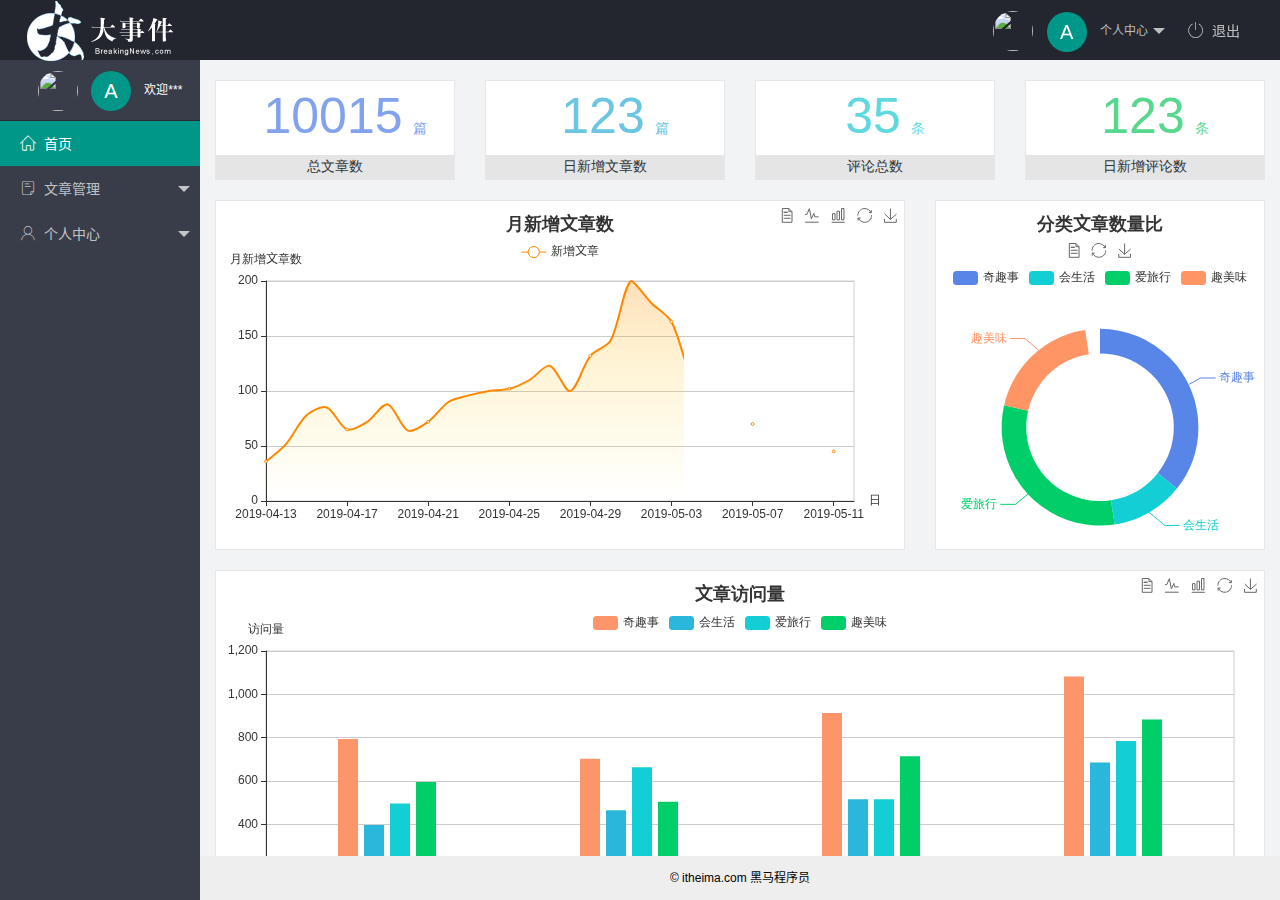
==== index.html @ da1e84d5 "第一天功能二次完成" ====
<!DOCTYPE html>
<html lang="zh-CN">

<head>
    <meta charset="UTF-8">
    <meta name="viewport" content="width=device-width, initial-scale=1.0">
    <title>后台主页</title>
    <link rel="stylesheet" href="./assets/lib/layui/css/layui.css">
    <link rel="stylesheet" href="./assets/fonts/iconfont.css">
    <link rel="stylesheet" href="./assets/css/index.css">
</head>

<body class="layui-layout-body">
    <div class="layui-layout layui-layout-admin">
        <div class="layui-header">
            <div class="layui-logo">
                <img src="./assets/images/logo.png" alt="">
            </div>
            <!-- 头部区域（可配合layui已有的水平导航） -->
            <ul class="layui-nav layui-layout-right">
                <li class="layui-nav-item">
                    <a href="javascript:;" class="userinfo">
                        <img src="http://t.cn/RCzsdCq" class="layui-nav-img">
                        <span class="text-avatar">A</span>
                        个人中心
                    </a>
                    <dl class="layui-nav-child">
                        <dd><a href="">基本资料</a></dd>
                        <dd><a href="">更换头像</a></dd>
                        <dd><a href="">重置密码</a></dd>
                    </dl>
                </li>
                <li class="layui-nav-item"><a href=""><span class="iconfont icon-tuichu"></span>退出</a></li>
            </ul>
        </div>

        <div class="layui-side layui-bg-black">
            <div class="layui-side-scroll">
                <div class="userinfo">
                    <img src="http://t.cn/RCzsdCq" class="layui-nav-img">
                    <span class="text-avatar">A</span>
                    <span id="welcome">欢迎***</span>
                </div>
                <!-- 左侧导航区域（可配合layui已有的垂直导航） -->
                <ul class="layui-nav layui-nav-tree" lay-filter="test" lay-shrink="all">
                    <li class="layui-nav-item layui-this"><a href="./home/dashboard.html" target="fm"><span class="iconfont icon-home"></span>首页</a></li>
                    <li class="layui-nav-item">
                        <a class="" href="javascript:;"><span class="iconfont icon-16"></span>文章管理</a>
                        <dl class="layui-nav-child">
                            <dd><a href="javascript:;"><i class="layui-icon layui-icon-app"></i>  文章类别</a></dd>
                            <dd><a href="javascript:;"><i class="layui-icon layui-icon-tabs"></i>  文章列表</a></dd>
                            <dd><a href="javascript:;"><i class="layui-icon layui-icon-export"></i>  发表文章</a></dd>
                        </dl>
                    </li>
                    <li class="layui-nav-item">
                        <a href="javascript:;"><span class="iconfont icon-user"></span>个人中心</a>
                        <dl class="layui-nav-child">
                            <dd><a href="javascript:;"><i class="layui-icon layui-icon-template-1"></i>  基本资料</a></dd>
                            <dd><a href="javascript:;"><i class="layui-icon layui-icon-friends"></i>  更换头像</a></dd>
                            <dd><a href=""><i class="layui-icon layui-icon-survey"></i>  重置密码</a></dd>
                        </dl>
                    </li>

                </ul>
            </div>
        </div>

        <div class="layui-body">
            <!-- 内容主体区域 -->
            
            <iframe name="fm" src="./home/dashboard.html" frameborder="0"></iframe>
           
        </div>

        <div class="layui-footer">
            <!-- 底部固定区域 -->
            © itheima.com 黑马程序员
        </div>
    </div>
</body>
<script src="./assets/lib/layui/layui.all.js"></script>

</html>
---- assets/lib/layui/css/layui.css ----
/** layui-v2.5.5 MIT License By https://www.layui.com */
 .layui-inline,img{display:inline-block;vertical-align:middle}h1,h2,h3,h4,h5,h6{font-weight:400}.layui-edge,.layui-header,.layui-inline,.layui-main{position:relative}.layui-body,.layui-edge,.layui-elip{overflow:hidden}.layui-btn,.layui-edge,.layui-inline,img{vertical-align:middle}.layui-btn,.layui-disabled,.layui-icon,.layui-unselect{-moz-user-select:none;-webkit-user-select:none;-ms-user-select:none}.layui-elip,.layui-form-checkbox span,.layui-form-pane .layui-form-label{text-overflow:ellipsis;white-space:nowrap}.layui-breadcrumb,.layui-tree-btnGroup{visibility:hidden}blockquote,body,button,dd,div,dl,dt,form,h1,h2,h3,h4,h5,h6,input,li,ol,p,pre,td,textarea,th,ul{margin:0;padding:0;-webkit-tap-highlight-color:rgba(0,0,0,0)}a:active,a:hover{outline:0}img{border:none}li{list-style:none}table{border-collapse:collapse;border-spacing:0}h4,h5,h6{font-size:100%}button,input,optgroup,option,select,textarea{font-family:inherit;font-size:inherit;font-style:inherit;font-weight:inherit;outline:0}pre{white-space:pre-wrap;white-space:-moz-pre-wrap;white-space:-pre-wrap;white-space:-o-pre-wrap;word-wrap:break-word}body{line-height:24px;font:14px Helvetica Neue,Helvetica,PingFang SC,Tahoma,Arial,sans-serif}hr{height:1px;margin:10px 0;border:0;clear:both}a{color:#333;text-decoration:none}a:hover{color:#777}a cite{font-style:normal;*cursor:pointer}.layui-border-box,.layui-border-box *{box-sizing:border-box}.layui-box,.layui-box *{box-sizing:content-box}.layui-clear{clear:both;*zoom:1}.layui-clear:after{content:'\20';clear:both;*zoom:1;display:block;height:0}.layui-inline{*display:inline;*zoom:1}.layui-edge{display:inline-block;width:0;height:0;border-width:6px;border-style:dashed;border-color:transparent}.layui-edge-top{top:-4px;border-bottom-color:#999;border-bottom-style:solid}.layui-edge-right{border-left-color:#999;border-left-style:solid}.layui-edge-bottom{top:2px;border-top-color:#999;border-top-style:solid}.layui-edge-left{border-right-color:#999;border-right-style:solid}.layui-disabled,.layui-disabled:hover{color:#d2d2d2!important;cursor:not-allowed!important}.layui-circle{border-radius:100%}.layui-show{display:block!important}.layui-hide{display:none!important}@font-face{font-family:layui-icon;src:url(../font/iconfont.eot?v=250);src:url(../font/iconfont.eot?v=250#iefix) format('embedded-opentype'),url(../font/iconfont.woff2?v=250) format('woff2'),url(../font/iconfont.woff?v=250) format('woff'),url(../font/iconfont.ttf?v=250) format('truetype'),url(../font/iconfont.svg?v=250#layui-icon) format('svg')}.layui-icon{font-family:layui-icon!important;font-size:16px;font-style:normal;-webkit-font-smoothing:antialiased;-moz-osx-font-smoothing:grayscale}.layui-icon-reply-fill:before{content:"\e611"}.layui-icon-set-fill:before{content:"\e614"}.layui-icon-menu-fill:before{content:"\e60f"}.layui-icon-search:before{content:"\e615"}.layui-icon-share:before{content:"\e641"}.layui-icon-set-sm:before{content:"\e620"}.layui-icon-engine:before{content:"\e628"}.layui-icon-close:before{content:"\1006"}.layui-icon-close-fill:before{content:"\1007"}.layui-icon-chart-screen:before{content:"\e629"}.layui-icon-star:before{content:"\e600"}.layui-icon-circle-dot:before{content:"\e617"}.layui-icon-chat:before{content:"\e606"}.layui-icon-release:before{content:"\e609"}.layui-icon-list:before{content:"\e60a"}.layui-icon-chart:before{content:"\e62c"}.layui-icon-ok-circle:before{content:"\1005"}.layui-icon-layim-theme:before{content:"\e61b"}.layui-icon-table:before{content:"\e62d"}.layui-icon-right:before{content:"\e602"}.layui-icon-left:before{content:"\e603"}.layui-icon-cart-simple:before{content:"\e698"}.layui-icon-face-cry:before{content:"\e69c"}.layui-icon-face-smile:before{content:"\e6af"}.layui-icon-survey:before{content:"\e6b2"}.layui-icon-tree:before{content:"\e62e"}.layui-icon-upload-circle:before{content:"\e62f"}.layui-icon-add-circle:before{content:"\e61f"}.layui-icon-download-circle:before{content:"\e601"}.layui-icon-templeate-1:before{content:"\e630"}.layui-icon-util:before{content:"\e631"}.layui-icon-face-surprised:before{content:"\e664"}.layui-icon-edit:before{content:"\e642"}.layui-icon-speaker:before{content:"\e645"}.layui-icon-down:before{content:"\e61a"}.layui-icon-file:before{content:"\e621"}.layui-icon-layouts:before{content:"\e632"}.layui-icon-rate-half:before{content:"\e6c9"}.layui-icon-add-circle-fine:before{content:"\e608"}.layui-icon-prev-circle:before{content:"\e633"}.layui-icon-read:before{content:"\e705"}.layui-icon-404:before{content:"\e61c"}.layui-icon-carousel:before{content:"\e634"}.layui-icon-help:before{content:"\e607"}.layui-icon-code-circle:before{content:"\e635"}.layui-icon-water:before{content:"\e636"}.layui-icon-username:before{content:"\e66f"}.layui-icon-find-fill:before{content:"\e670"}.layui-icon-about:before{content:"\e60b"}.layui-icon-location:before{content:"\e715"}.layui-icon-up:before{content:"\e619"}.layui-icon-pause:before{content:"\e651"}.layui-icon-date:before{content:"\e637"}.layui-icon-layim-uploadfile:before{content:"\e61d"}.layui-icon-delete:before{content:"\e640"}.layui-icon-play:before{content:"\e652"}.layui-icon-top:before{content:"\e604"}.layui-icon-friends:before{content:"\e612"}.layui-icon-refresh-3:before{content:"\e9aa"}.layui-icon-ok:before{content:"\e605"}.layui-icon-layer:before{content:"\e638"}.layui-icon-face-smile-fine:before{content:"\e60c"}.layui-icon-dollar:before{content:"\e659"}.layui-icon-group:before{content:"\e613"}.layui-icon-layim-download:before{content:"\e61e"}.layui-icon-picture-fine:before{content:"\e60d"}.layui-icon-link:before{content:"\e64c"}.layui-icon-diamond:before{content:"\e735"}.layui-icon-log:before{content:"\e60e"}.layui-icon-rate-solid:before{content:"\e67a"}.layui-icon-fonts-del:before{content:"\e64f"}.layui-icon-unlink:before{content:"\e64d"}.layui-icon-fonts-clear:before{content:"\e639"}.layui-icon-triangle-r:before{content:"\e623"}.layui-icon-circle:before{content:"\e63f"}.layui-icon-radio:before{content:"\e643"}.layui-icon-align-center:before{content:"\e647"}.layui-icon-align-right:before{content:"\e648"}.layui-icon-align-left:before{content:"\e649"}.layui-icon-loading-1:before{content:"\e63e"}.layui-icon-return:before{content:"\e65c"}.layui-icon-fonts-strong:before{content:"\e62b"}.layui-icon-upload:before{content:"\e67c"}.layui-icon-dialogue:before{content:"\e63a"}.layui-icon-video:before{content:"\e6ed"}.layui-icon-headset:before{content:"\e6fc"}.layui-icon-cellphone-fine:before{content:"\e63b"}.layui-icon-add-1:before{content:"\e654"}.layui-icon-face-smile-b:before{content:"\e650"}.layui-icon-fonts-html:before{content:"\e64b"}.layui-icon-form:before{content:"\e63c"}.layui-icon-cart:before{content:"\e657"}.layui-icon-camera-fill:before{content:"\e65d"}.layui-icon-tabs:before{content:"\e62a"}.layui-icon-fonts-code:before{content:"\e64e"}.layui-icon-fire:before{content:"\e756"}.layui-icon-set:before{content:"\e716"}.layui-icon-fonts-u:before{content:"\e646"}.layui-icon-triangle-d:before{content:"\e625"}.layui-icon-tips:before{content:"\e702"}.layui-icon-picture:before{content:"\e64a"}.layui-icon-more-vertical:before{content:"\e671"}.layui-icon-flag:before{content:"\e66c"}.layui-icon-loading:before{content:"\e63d"}.layui-icon-fonts-i:before{content:"\e644"}.layui-icon-refresh-1:before{content:"\e666"}.layui-icon-rmb:before{content:"\e65e"}.layui-icon-home:before{content:"\e68e"}.layui-icon-user:before{content:"\e770"}.layui-icon-notice:before{content:"\e667"}.layui-icon-login-weibo:before{content:"\e675"}.layui-icon-voice:before{content:"\e688"}.layui-icon-upload-drag:before{content:"\e681"}.layui-icon-login-qq:before{content:"\e676"}.layui-icon-snowflake:before{content:"\e6b1"}.layui-icon-file-b:before{content:"\e655"}.layui-icon-template:before{content:"\e663"}.layui-icon-auz:before{content:"\e672"}.layui-icon-console:before{content:"\e665"}.layui-icon-app:before{content:"\e653"}.layui-icon-prev:before{content:"\e65a"}.layui-icon-website:before{content:"\e7ae"}.layui-icon-next:before{content:"\e65b"}.layui-icon-component:before{content:"\e857"}.layui-icon-more:before{content:"\e65f"}.layui-icon-login-wechat:before{content:"\e677"}.layui-icon-shrink-right:before{content:"\e668"}.layui-icon-spread-left:before{content:"\e66b"}.layui-icon-camera:before{content:"\e660"}.layui-icon-note:before{content:"\e66e"}.layui-icon-refresh:before{content:"\e669"}.layui-icon-female:before{content:"\e661"}.layui-icon-male:before{content:"\e662"}.layui-icon-password:before{content:"\e673"}.layui-icon-senior:before{content:"\e674"}.layui-icon-theme:before{content:"\e66a"}.layui-icon-tread:before{content:"\e6c5"}.layui-icon-praise:before{content:"\e6c6"}.layui-icon-star-fill:before{content:"\e658"}.layui-icon-rate:before{content:"\e67b"}.layui-icon-template-1:before{content:"\e656"}.layui-icon-vercode:before{content:"\e679"}.layui-icon-cellphone:before{content:"\e678"}.layui-icon-screen-full:before{content:"\e622"}.layui-icon-screen-restore:before{content:"\e758"}.layui-icon-cols:before{content:"\e610"}.layui-icon-export:before{content:"\e67d"}.layui-icon-print:before{content:"\e66d"}.layui-icon-slider:before{content:"\e714"}.layui-icon-addition:before{content:"\e624"}.layui-icon-subtraction:before{content:"\e67e"}.layui-icon-service:before{content:"\e626"}.layui-icon-transfer:before{content:"\e691"}.layui-main{width:1140px;margin:0 auto}.layui-header{z-index:1000;height:60px}.layui-header a:hover{transition:all .5s;-webkit-transition:all .5s}.layui-side{position:fixed;left:0;top:0;bottom:0;z-index:999;width:200px;overflow-x:hidden}.layui-side-scroll{position:relative;width:220px;height:100%;overflow-x:hidden}.layui-body{position:absolute;left:200px;right:0;top:0;bottom:0;z-index:998;width:auto;overflow-y:auto;box-sizing:border-box}.layui-layout-body{overflow:hidden}.layui-layout-admin .layui-header{background-color:#23262E}.layui-layout-admin .layui-side{top:60px;width:200px;overflow-x:hidden}.layui-layout-admin .layui-body{position:fixed;top:60px;bottom:44px}.layui-layout-admin .layui-main{width:auto;margin:0 15px}.layui-layout-admin .layui-footer{position:fixed;left:200px;right:0;bottom:0;height:44px;line-height:44px;padding:0 15px;background-color:#eee}.layui-layout-admin .layui-logo{position:absolute;left:0;top:0;width:200px;height:100%;line-height:60px;text-align:center;color:#009688;font-size:16px}.layui-layout-admin .layui-header .layui-nav{background:0 0}.layui-layout-left{position:absolute!important;left:200px;top:0}.layui-layout-right{position:absolute!important;right:0;top:0}.layui-container{position:relative;margin:0 auto;padding:0 15px;box-sizing:border-box}.layui-fluid{position:relative;margin:0 auto;padding:0 15px}.layui-row:after,.layui-row:before{content:'';display:block;clear:both}.layui-col-lg1,.layui-col-lg10,.layui-col-lg11,.layui-col-lg12,.layui-col-lg2,.layui-col-lg3,.layui-col-lg4,.layui-col-lg5,.layui-col-lg6,.layui-col-lg7,.layui-col-lg8,.layui-col-lg9,.layui-col-md1,.layui-col-md10,.layui-col-md11,.layui-col-md12,.layui-col-md2,.layui-col-md3,.layui-col-md4,.layui-col-md5,.layui-col-md6,.layui-col-md7,.layui-col-md8,.layui-col-md9,.layui-col-sm1,.layui-col-sm10,.layui-col-sm11,.layui-col-sm12,.layui-col-sm2,.layui-col-sm3,.layui-col-sm4,.layui-col-sm5,.layui-col-sm6,.layui-col-sm7,.layui-col-sm8,.layui-col-sm9,.layui-col-xs1,.layui-col-xs10,.layui-col-xs11,.layui-col-xs12,.layui-col-xs2,.layui-col-xs3,.layui-col-xs4,.layui-col-xs5,.layui-col-xs6,.layui-col-xs7,.layui-col-xs8,.layui-col-xs9{position:relative;display:block;box-sizing:border-box}.layui-col-xs1,.layui-col-xs10,.layui-col-xs11,.layui-col-xs12,.layui-col-xs2,.layui-col-xs3,.layui-col-xs4,.layui-col-xs5,.layui-col-xs6,.layui-col-xs7,.layui-col-xs8,.layui-col-xs9{float:left}.layui-col-xs1{width:8.33333333%}.layui-col-xs2{width:16.66666667%}.layui-col-xs3{width:25%}.layui-col-xs4{width:33.33333333%}.layui-col-xs5{width:41.66666667%}.layui-col-xs6{width:50%}.layui-col-xs7{width:58.33333333%}.layui-col-xs8{width:66.66666667%}.layui-col-xs9{width:75%}.layui-col-xs10{width:83.33333333%}.layui-col-xs11{width:91.66666667%}.layui-col-xs12{width:100%}.layui-col-xs-offset1{margin-left:8.33333333%}.layui-col-xs-offset2{margin-left:16.66666667%}.layui-col-xs-offset3{margin-left:25%}.layui-col-xs-offset4{margin-left:33.33333333%}.layui-col-xs-offset5{margin-left:41.66666667%}.layui-col-xs-offset6{margin-left:50%}.layui-col-xs-offset7{margin-left:58.33333333%}.layui-col-xs-offset8{margin-left:66.66666667%}.layui-col-xs-offset9{margin-left:75%}.layui-col-xs-offset10{margin-left:83.33333333%}.layui-col-xs-offset11{margin-left:91.66666667%}.layui-col-xs-offset12{margin-left:100%}@media screen and (max-width:768px){.layui-hide-xs{display:none!important}.layui-show-xs-block{display:block!important}.layui-show-xs-inline{display:inline!important}.layui-show-xs-inline-block{display:inline-block!important}}@media screen and (min-width:768px){.layui-container{width:750px}.layui-hide-sm{display:none!important}.layui-show-sm-block{display:block!important}.layui-show-sm-inline{display:inline!important}.layui-show-sm-inline-block{display:inline-block!important}.layui-col-sm1,.layui-col-sm10,.layui-col-sm11,.layui-col-sm12,.layui-col-sm2,.layui-col-sm3,.layui-col-sm4,.layui-col-sm5,.layui-col-sm6,.layui-col-sm7,.layui-col-sm8,.layui-col-sm9{float:left}.layui-col-sm1{width:8.33333333%}.layui-col-sm2{width:16.66666667%}.layui-col-sm3{width:25%}.layui-col-sm4{width:33.33333333%}.layui-col-sm5{width:41.66666667%}.layui-col-sm6{width:50%}.layui-col-sm7{width:58.33333333%}.layui-col-sm8{width:66.66666667%}.layui-col-sm9{width:75%}.layui-col-sm10{width:83.33333333%}.layui-col-sm11{width:91.66666667%}.layui-col-sm12{width:100%}.layui-col-sm-offset1{margin-left:8.33333333%}.layui-col-sm-offset2{margin-left:16.66666667%}.layui-col-sm-offset3{margin-left:25%}.layui-col-sm-offset4{margin-left:33.33333333%}.layui-col-sm-offset5{margin-left:41.66666667%}.layui-col-sm-offset6{margin-left:50%}.layui-col-sm-offset7{margin-left:58.33333333%}.layui-col-sm-offset8{margin-left:66.66666667%}.layui-col-sm-offset9{margin-left:75%}.layui-col-sm-offset10{margin-left:83.33333333%}.layui-col-sm-offset11{margin-left:91.66666667%}.layui-col-sm-offset12{margin-left:100%}}@media screen and (min-width:992px){.layui-container{width:970px}.layui-hide-md{display:none!important}.layui-show-md-block{display:block!important}.layui-show-md-inline{display:inline!important}.layui-show-md-inline-block{display:inline-block!important}.layui-col-md1,.layui-col-md10,.layui-col-md11,.layui-col-md12,.layui-col-md2,.layui-col-md3,.layui-col-md4,.layui-col-md5,.layui-col-md6,.layui-col-md7,.layui-col-md8,.layui-col-md9{float:left}.layui-col-md1{width:8.33333333%}.layui-col-md2{width:16.66666667%}.layui-col-md3{width:25%}.layui-col-md4{width:33.33333333%}.layui-col-md5{width:41.66666667%}.layui-col-md6{width:50%}.layui-col-md7{width:58.33333333%}.layui-col-md8{width:66.66666667%}.layui-col-md9{width:75%}.layui-col-md10{width:83.33333333%}.layui-col-md11{width:91.66666667%}.layui-col-md12{width:100%}.layui-col-md-offset1{margin-left:8.33333333%}.layui-col-md-offset2{margin-left:16.66666667%}.layui-col-md-offset3{margin-left:25%}.layui-col-md-offset4{margin-left:33.33333333%}.layui-col-md-offset5{margin-left:41.66666667%}.layui-col-md-offset6{margin-left:50%}.layui-col-md-offset7{margin-left:58.33333333%}.layui-col-md-offset8{margin-left:66.66666667%}.layui-col-md-offset9{margin-left:75%}.layui-col-md-offset10{margin-left:83.33333333%}.layui-col-md-offset11{margin-left:91.66666667%}.layui-col-md-offset12{margin-left:100%}}@media screen and (min-width:1200px){.layui-container{width:1170px}.layui-hide-lg{display:none!important}.layui-show-lg-block{display:block!important}.layui-show-lg-inline{display:inline!important}.layui-show-lg-inline-block{display:inline-block!important}.layui-col-lg1,.layui-col-lg10,.layui-col-lg11,.layui-col-lg12,.layui-col-lg2,.layui-col-lg3,.layui-col-lg4,.layui-col-lg5,.layui-col-lg6,.layui-col-lg7,.layui-col-lg8,.layui-col-lg9{float:left}.layui-col-lg1{width:8.33333333%}.layui-col-lg2{width:16.66666667%}.layui-col-lg3{width:25%}.layui-col-lg4{width:33.33333333%}.layui-col-lg5{width:41.66666667%}.layui-col-lg6{width:50%}.layui-col-lg7{width:58.33333333%}.layui-col-lg8{width:66.66666667%}.layui-col-lg9{width:75%}.layui-col-lg10{width:83.33333333%}.layui-col-lg11{width:91.66666667%}.layui-col-lg12{width:100%}.layui-col-lg-offset1{margin-left:8.33333333%}.layui-col-lg-offset2{margin-left:16.66666667%}.layui-col-lg-offset3{margin-left:25%}.layui-col-lg-offset4{margin-left:33.33333333%}.layui-col-lg-offset5{margin-left:41.66666667%}.layui-col-lg-offset6{margin-left:50%}.layui-col-lg-offset7{margin-left:58.33333333%}.layui-col-lg-offset8{margin-left:66.66666667%}.layui-col-lg-offset9{margin-left:75%}.layui-col-lg-offset10{margin-left:83.33333333%}.layui-col-lg-offset11{margin-left:91.66666667%}.layui-col-lg-offset12{margin-left:100%}}.layui-col-space1{margin:-.5px}.layui-col-space1>*{padding:.5px}.layui-col-space3{margin:-1.5px}.layui-col-space3>*{padding:1.5px}.layui-col-space5{margin:-2.5px}.layui-col-space5>*{padding:2.5px}.layui-col-space8{margin:-3.5px}.layui-col-space8>*{padding:3.5px}.layui-col-space10{margin:-5px}.layui-col-space10>*{padding:5px}.layui-col-space12{margin:-6px}.layui-col-space12>*{padding:6px}.layui-col-space15{margin:-7.5px}.layui-col-space15>*{padding:7.5px}.layui-col-space18{margin:-9px}.layui-col-space18>*{padding:9px}.layui-col-space20{margin:-10px}.layui-col-space20>*{padding:10px}.layui-col-space22{margin:-11px}.layui-col-space22>*{padding:11px}.layui-col-space25{margin:-12.5px}.layui-col-space25>*{padding:12.5px}.layui-col-space30{margin:-15px}.layui-col-space30>*{padding:15px}.layui-btn,.layui-input,.layui-select,.layui-textarea,.layui-upload-button{outline:0;-webkit-appearance:none;transition:all .3s;-webkit-transition:all .3s;box-sizing:border-box}.layui-elem-quote{margin-bottom:10px;padding:15px;line-height:22px;border-left:5px solid #009688;border-radius:0 2px 2px 0;background-color:#f2f2f2}.layui-quote-nm{border-style:solid;border-width:1px 1px 1px 5px;background:0 0}.layui-elem-field{margin-bottom:10px;padding:0;border-width:1px;border-style:solid}.layui-elem-field legend{margin-left:20px;padding:0 10px;font-size:20px;font-weight:300}.layui-field-title{margin:10px 0 20px;border-width:1px 0 0}.layui-field-box{padding:10px 15px}.layui-field-title .layui-field-box{padding:10px 0}.layui-progress{position:relative;height:6px;border-radius:20px;background-color:#e2e2e2}.layui-progress-bar{position:absolute;left:0;top:0;width:0;max-width:100%;height:6px;border-radius:20px;text-align:right;background-color:#5FB878;transition:all .3s;-webkit-transition:all .3s}.layui-progress-big,.layui-progress-big .layui-progress-bar{height:18px;line-height:18px}.layui-progress-text{position:relative;top:-20px;line-height:18px;font-size:12px;color:#666}.layui-progress-big .layui-progress-text{position:static;padding:0 10px;color:#fff}.layui-collapse{border-width:1px;border-style:solid;border-radius:2px}.layui-colla-content,.layui-colla-item{border-top-width:1px;border-top-style:solid}.layui-colla-item:first-child{border-top:none}.layui-colla-title{position:relative;height:42px;line-height:42px;padding:0 15px 0 35px;color:#333;background-color:#f2f2f2;cursor:pointer;font-size:14px;overflow:hidden}.layui-colla-content{display:none;padding:10px 15px;line-height:22px;color:#666}.layui-colla-icon{position:absolute;left:15px;top:0;font-size:14px}.layui-card{margin-bottom:15px;border-radius:2px;background-color:#fff;box-shadow:0 1px 2px 0 rgba(0,0,0,.05)}.layui-card:last-child{margin-bottom:0}.layui-card-header{position:relative;height:42px;line-height:42px;padding:0 15px;border-bottom:1px solid #f6f6f6;color:#333;border-radius:2px 2px 0 0;font-size:14px}.layui-bg-black,.layui-bg-blue,.layui-bg-cyan,.layui-bg-green,.layui-bg-orange,.layui-bg-red{color:#fff!important}.layui-card-body{position:relative;padding:10px 15px;line-height:24px}.layui-card-body[pad15]{padding:15px}.layui-card-body[pad20]{padding:20px}.layui-card-body .layui-table{margin:5px 0}.layui-card .layui-tab{margin:0}.layui-panel-window{position:relative;padding:15px;border-radius:0;border-top:5px solid #E6E6E6;background-color:#fff}.layui-auxiliar-moving{position:fixed;left:0;right:0;top:0;bottom:0;width:100%;height:100%;background:0 0;z-index:9999999999}.layui-form-label,.layui-form-mid,.layui-form-select,.layui-input-block,.layui-input-inline,.layui-textarea{position:relative}.layui-bg-red{background-color:#FF5722!important}.layui-bg-orange{background-color:#FFB800!important}.layui-bg-green{background-color:#009688!important}.layui-bg-cyan{background-color:#2F4056!important}.layui-bg-blue{background-color:#1E9FFF!important}.layui-bg-black{background-color:#393D49!important}.layui-bg-gray{background-color:#eee!important;color:#666!important}.layui-badge-rim,.layui-colla-content,.layui-colla-item,.layui-collapse,.layui-elem-field,.layui-form-pane .layui-form-item[pane],.layui-form-pane .layui-form-label,.layui-input,.layui-layedit,.layui-layedit-tool,.layui-quote-nm,.layui-select,.layui-tab-bar,.layui-tab-card,.layui-tab-title,.layui-tab-title .layui-this:after,.layui-textarea{border-color:#e6e6e6}.layui-timeline-item:before,hr{background-color:#e6e6e6}.layui-text{line-height:22px;font-size:14px;color:#666}.layui-text h1,.layui-text h2,.layui-text h3{font-weight:500;color:#333}.layui-text h1{font-size:30px}.layui-text h2{font-size:24px}.layui-text h3{font-size:18px}.layui-text a:not(.layui-btn){color:#01AAED}.layui-text a:not(.layui-btn):hover{text-decoration:underline}.layui-text ul{padding:5px 0 5px 15px}.layui-text ul li{margin-top:5px;list-style-type:disc}.layui-text em,.layui-word-aux{color:#999!important;padding:0 5px!important}.layui-btn{display:inline-block;height:38px;line-height:38px;padding:0 18px;background-color:#009688;color:#fff;white-space:nowrap;text-align:center;font-size:14px;border:none;border-radius:2px;cursor:pointer}.layui-btn:hover{opacity:.8;filter:alpha(opacity=80);color:#fff}.layui-btn:active{opacity:1;filter:alpha(opacity=100)}.layui-btn+.layui-btn{margin-left:10px}.layui-btn-container{font-size:0}.layui-btn-container .layui-btn{margin-right:10px;margin-bottom:10px}.layui-btn-container .layui-btn+.layui-btn{margin-left:0}.layui-table .layui-btn-container .layui-btn{margin-bottom:9px}.layui-btn-radius{border-radius:100px}.layui-btn .layui-icon{margin-right:3px;font-size:18px;vertical-align:bottom;vertical-align:middle\9}.layui-btn-primary{border:1px solid #C9C9C9;background-color:#fff;color:#555}.layui-btn-primary:hover{border-color:#009688;color:#333}.layui-btn-normal{background-color:#1E9FFF}.layui-btn-warm{background-color:#FFB800}.layui-btn-danger{background-color:#FF5722}.layui-btn-checked{background-color:#5FB878}.layui-btn-disabled,.layui-btn-disabled:active,.layui-btn-disabled:hover{border:1px solid #e6e6e6;background-color:#FBFBFB;color:#C9C9C9;cursor:not-allowed;opacity:1}.layui-btn-lg{height:44px;line-height:44px;padding:0 25px;font-size:16px}.layui-btn-sm{height:30px;line-height:30px;padding:0 10px;font-size:12px}.layui-btn-sm i{font-size:16px!important}.layui-btn-xs{height:22px;line-height:22px;padding:0 5px;font-size:12px}.layui-btn-xs i{font-size:14px!important}.layui-btn-group{display:inline-block;vertical-align:middle;font-size:0}.layui-btn-group .layui-btn{margin-left:0!important;margin-right:0!important;border-left:1px solid rgba(255,255,255,.5);border-radius:0}.layui-btn-group .layui-btn-primary{border-left:none}.layui-btn-group .layui-btn-primary:hover{border-color:#C9C9C9;color:#009688}.layui-btn-group .layui-btn:first-child{border-left:none;border-radius:2px 0 0 2px}.layui-btn-group .layui-btn-primary:first-child{border-left:1px solid #c9c9c9}.layui-btn-group .layui-btn:last-child{border-radius:0 2px 2px 0}.layui-btn-group .layui-btn+.layui-btn{margin-left:0}.layui-btn-group+.layui-btn-group{margin-left:10px}.layui-btn-fluid{width:100%}.layui-input,.layui-select,.layui-textarea{height:38px;line-height:1.3;line-height:38px\9;border-width:1px;border-style:solid;background-color:#fff;border-radius:2px}.layui-input::-webkit-input-placeholder,.layui-select::-webkit-input-placeholder,.layui-textarea::-webkit-input-placeholder{line-height:1.3}.layui-input,.layui-textarea{display:block;width:100%;padding-left:10px}.layui-input:hover,.layui-textarea:hover{border-color:#D2D2D2!important}.layui-input:focus,.layui-textarea:focus{border-color:#C9C9C9!important}.layui-textarea{min-height:100px;height:auto;line-height:20px;padding:6px 10px;resize:vertical}.layui-select{padding:0 10px}.layui-form input[type=checkbox],.layui-form input[type=radio],.layui-form select{display:none}.layui-form [lay-ignore]{display:initial}.layui-form-item{margin-bottom:15px;clear:both;*zoom:1}.layui-form-item:after{content:'\20';clear:both;*zoom:1;display:block;height:0}.layui-form-label{float:left;display:block;padding:9px 15px;width:80px;font-weight:400;line-height:20px;text-align:right}.layui-form-label-col{display:block;float:none;padding:9px 0;line-height:20px;text-align:left}.layui-form-item .layui-inline{margin-bottom:5px;margin-right:10px}.layui-input-block{margin-left:110px;min-height:36px}.layui-input-inline{display:inline-block;vertical-align:middle}.layui-form-item .layui-input-inline{float:left;width:190px;margin-right:10px}.layui-form-text .layui-input-inline{width:auto}.layui-form-mid{float:left;display:block;padding:9px 0!important;line-height:20px;margin-right:10px}.layui-form-danger+.layui-form-select .layui-input,.layui-form-danger:focus{border-color:#FF5722!important}.layui-form-select .layui-input{padding-right:30px;cursor:pointer}.layui-form-select .layui-edge{position:absolute;right:10px;top:50%;margin-top:-3px;cursor:pointer;border-width:6px;border-top-color:#c2c2c2;border-top-style:solid;transition:all .3s;-webkit-transition:all .3s}.layui-form-select dl{display:none;position:absolute;left:0;top:42px;padding:5px 0;z-index:899;min-width:100%;border:1px solid #d2d2d2;max-height:300px;overflow-y:auto;background-color:#fff;border-radius:2px;box-shadow:0 2px 4px rgba(0,0,0,.12);box-sizing:border-box}.layui-form-select dl dd,.layui-form-select dl dt{padding:0 10px;line-height:36px;white-space:nowrap;overflow:hidden;text-overflow:ellipsis}.layui-form-select dl dt{font-size:12px;color:#999}.layui-form-select dl dd{cursor:pointer}.layui-form-select dl dd:hover{background-color:#f2f2f2;-webkit-transition:.5s all;transition:.5s all}.layui-form-select .layui-select-group dd{padding-left:20px}.layui-form-select dl dd.layui-select-tips{padding-left:10px!important;color:#999}.layui-form-select dl dd.layui-this{background-color:#5FB878;color:#fff}.layui-form-checkbox,.layui-form-select dl dd.layui-disabled{background-color:#fff}.layui-form-selected dl{display:block}.layui-form-checkbox,.layui-form-checkbox *,.layui-form-switch{display:inline-block;vertical-align:middle}.layui-form-selected .layui-edge{margin-top:-9px;-webkit-transform:rotate(180deg);transform:rotate(180deg);margin-top:-3px\9}:root .layui-form-selected .layui-edge{margin-top:-9px\0/IE9}.layui-form-selectup dl{top:auto;bottom:42px}.layui-select-none{margin:5px 0;text-align:center;color:#999}.layui-select-disabled .layui-disabled{border-color:#eee!important}.layui-select-disabled .layui-edge{border-top-color:#d2d2d2}.layui-form-checkbox{position:relative;height:30px;line-height:30px;margin-right:10px;padding-right:30px;cursor:pointer;font-size:0;-webkit-transition:.1s linear;transition:.1s linear;box-sizing:border-box}.layui-form-checkbox span{padding:0 10px;height:100%;font-size:14px;border-radius:2px 0 0 2px;background-color:#d2d2d2;color:#fff;overflow:hidden}.layui-form-checkbox:hover span{background-color:#c2c2c2}.layui-form-checkbox i{position:absolute;right:0;top:0;width:30px;height:28px;border:1px solid #d2d2d2;border-left:none;border-radius:0 2px 2px 0;color:#fff;font-size:20px;text-align:center}.layui-form-checkbox:hover i{border-color:#c2c2c2;color:#c2c2c2}.layui-form-checked,.layui-form-checked:hover{border-color:#5FB878}.layui-form-checked span,.layui-form-checked:hover span{background-color:#5FB878}.layui-form-checked i,.layui-form-checked:hover i{color:#5FB878}.layui-form-item .layui-form-checkbox{margin-top:4px}.layui-form-checkbox[lay-skin=primary]{height:auto!important;line-height:normal!important;min-width:18px;min-height:18px;border:none!important;margin-right:0;padding-left:28px;padding-right:0;background:0 0}.layui-form-checkbox[lay-skin=primary] span{padding-left:0;padding-right:15px;line-height:18px;background:0 0;color:#666}.layui-form-checkbox[lay-skin=primary] i{right:auto;left:0;width:16px;height:16px;line-height:16px;border:1px solid #d2d2d2;font-size:12px;border-radius:2px;background-color:#fff;-webkit-transition:.1s linear;transition:.1s linear}.layui-form-checkbox[lay-skin=primary]:hover i{border-color:#5FB878;color:#fff}.layui-form-checked[lay-skin=primary] i{border-color:#5FB878!important;background-color:#5FB878;color:#fff}.layui-checkbox-disbaled[lay-skin=primary] span{background:0 0!important;color:#c2c2c2}.layui-checkbox-disbaled[lay-skin=primary]:hover i{border-color:#d2d2d2}.layui-form-item .layui-form-checkbox[lay-skin=primary]{margin-top:10px}.layui-form-switch{position:relative;height:22px;line-height:22px;min-width:35px;padding:0 5px;margin-top:8px;border:1px solid #d2d2d2;border-radius:20px;cursor:pointer;background-color:#fff;-webkit-transition:.1s linear;transition:.1s linear}.layui-form-switch i{position:absolute;left:5px;top:3px;width:16px;height:16px;border-radius:20px;background-color:#d2d2d2;-webkit-transition:.1s linear;transition:.1s linear}.layui-form-switch em{position:relative;top:0;width:25px;margin-left:21px;padding:0!important;text-align:center!important;color:#999!important;font-style:normal!important;font-size:12px}.layui-form-onswitch{border-color:#5FB878;background-color:#5FB878}.layui-checkbox-disbaled,.layui-checkbox-disbaled i{border-color:#e2e2e2!important}.layui-form-onswitch i{left:100%;margin-left:-21px;background-color:#fff}.layui-form-onswitch em{margin-left:5px;margin-right:21px;color:#fff!important}.layui-checkbox-disbaled span{background-color:#e2e2e2!important}.layui-checkbox-disbaled:hover i{color:#fff!important}[lay-radio]{display:none}.layui-form-radio,.layui-form-radio *{display:inline-block;vertical-align:middle}.layui-form-radio{line-height:28px;margin:6px 10px 0 0;padding-right:10px;cursor:pointer;font-size:0}.layui-form-radio *{font-size:14px}.layui-form-radio>i{margin-right:8px;font-size:22px;color:#c2c2c2}.layui-form-radio>i:hover,.layui-form-radioed>i{color:#5FB878}.layui-radio-disbaled>i{color:#e2e2e2!important}.layui-form-pane .layui-form-label{width:110px;padding:8px 15px;height:38px;line-height:20px;border-width:1px;border-style:solid;border-radius:2px 0 0 2px;text-align:center;background-color:#FBFBFB;overflow:hidden;box-sizing:border-box}.layui-form-pane .layui-input-inline{margin-left:-1px}.layui-form-pane .layui-input-block{margin-left:110px;left:-1px}.layui-form-pane .layui-input{border-radius:0 2px 2px 0}.layui-form-pane .layui-form-text .layui-form-label{float:none;width:100%;border-radius:2px;box-sizing:border-box;text-align:left}.layui-form-pane .layui-form-text .layui-input-inline{display:block;margin:0;top:-1px;clear:both}.layui-form-pane .layui-form-text .layui-input-block{margin:0;left:0;top:-1px}.layui-form-pane .layui-form-text .layui-textarea{min-height:100px;border-radius:0 0 2px 2px}.layui-form-pane .layui-form-checkbox{margin:4px 0 4px 10px}.layui-form-pane .layui-form-radio,.layui-form-pane .layui-form-switch{margin-top:6px;margin-left:10px}.layui-form-pane .layui-form-item[pane]{position:relative;border-width:1px;border-style:solid}.layui-form-pane .layui-form-item[pane] .layui-form-label{position:absolute;left:0;top:0;height:100%;border-width:0 1px 0 0}.layui-form-pane .layui-form-item[pane] .layui-input-inline{margin-left:110px}@media screen and (max-width:450px){.layui-form-item .layui-form-label{text-overflow:ellipsis;overflow:hidden;white-space:nowrap}.layui-form-item .layui-inline{display:block;margin-right:0;margin-bottom:20px;clear:both}.layui-form-item .layui-inline:after{content:'\20';clear:both;display:block;height:0}.layui-form-item .layui-input-inline{display:block;float:none;left:-3px;width:auto;margin:0 0 10px 112px}.layui-form-item .layui-input-inline+.layui-form-mid{margin-left:110px;top:-5px;padding:0}.layui-form-item .layui-form-checkbox{margin-right:5px;margin-bottom:5px}}.layui-layedit{border-width:1px;border-style:solid;border-radius:2px}.layui-layedit-tool{padding:3px 5px;border-bottom-width:1px;border-bottom-style:solid;font-size:0}.layedit-tool-fixed{position:fixed;top:0;border-top:1px solid #e2e2e2}.layui-layedit-tool .layedit-tool-mid,.layui-layedit-tool .layui-icon{display:inline-block;vertical-align:middle;text-align:center;font-size:14px}.layui-layedit-tool .layui-icon{position:relative;width:32px;height:30px;line-height:30px;margin:3px 5px;color:#777;cursor:pointer;border-radius:2px}.layui-layedit-tool .layui-icon:hover{color:#393D49}.layui-layedit-tool .layui-icon:active{color:#000}.layui-layedit-tool .layedit-tool-active{background-color:#e2e2e2;color:#000}.layui-layedit-tool .layui-disabled,.layui-layedit-tool .layui-disabled:hover{color:#d2d2d2;cursor:not-allowed}.layui-layedit-tool .layedit-tool-mid{width:1px;height:18px;margin:0 10px;background-color:#d2d2d2}.layedit-tool-html{width:50px!important;font-size:30px!important}.layedit-tool-b,.layedit-tool-code,.layedit-tool-help{font-size:16px!important}.layedit-tool-d,.layedit-tool-face,.layedit-tool-image,.layedit-tool-unlink{font-size:18px!important}.layedit-tool-image input{position:absolute;font-size:0;left:0;top:0;width:100%;height:100%;opacity:.01;filter:Alpha(opacity=1);cursor:pointer}.layui-layedit-iframe iframe{display:block;width:100%}#LAY_layedit_code{overflow:hidden}.layui-laypage{display:inline-block;*display:inline;*zoom:1;vertical-align:middle;margin:10px 0;font-size:0}.layui-laypage>a:first-child,.layui-laypage>a:first-child em{border-radius:2px 0 0 2px}.layui-laypage>a:last-child,.layui-laypage>a:last-child em{border-radius:0 2px 2px 0}.layui-laypage>:first-child{margin-left:0!important}.layui-laypage>:last-child{margin-right:0!important}.layui-laypage a,.layui-laypage button,.layui-laypage input,.layui-laypage select,.layui-laypage span{border:1px solid #e2e2e2}.layui-laypage a,.layui-laypage span{display:inline-block;*display:inline;*zoom:1;vertical-align:middle;padding:0 15px;height:28px;line-height:28px;margin:0 -1px 5px 0;background-color:#fff;color:#333;font-size:12px}.layui-flow-more a *,.layui-laypage input,.layui-table-view select[lay-ignore]{display:inline-block}.layui-laypage a:hover{color:#009688}.layui-laypage em{font-style:normal}.layui-laypage .layui-laypage-spr{color:#999;font-weight:700}.layui-laypage a{text-decoration:none}.layui-laypage .layui-laypage-curr{position:relative}.layui-laypage .layui-laypage-curr em{position:relative;color:#fff}.layui-laypage .layui-laypage-curr .layui-laypage-em{position:absolute;left:-1px;top:-1px;padding:1px;width:100%;height:100%;background-color:#009688}.layui-laypage-em{border-radius:2px}.layui-laypage-next em,.layui-laypage-prev em{font-family:Sim sun;font-size:16px}.layui-laypage .layui-laypage-count,.layui-laypage .layui-laypage-limits,.layui-laypage .layui-laypage-refresh,.layui-laypage .layui-laypage-skip{margin-left:10px;margin-right:10px;padding:0;border:none}.layui-laypage .layui-laypage-limits,.layui-laypage .layui-laypage-refresh{vertical-align:top}.layui-laypage .layui-laypage-refresh i{font-size:18px;cursor:pointer}.layui-laypage select{height:22px;padding:3px;border-radius:2px;cursor:pointer}.layui-laypage .layui-laypage-skip{height:30px;line-height:30px;color:#999}.layui-laypage button,.layui-laypage input{height:30px;line-height:30px;border-radius:2px;vertical-align:top;background-color:#fff;box-sizing:border-box}.layui-laypage input{width:40px;margin:0 10px;padding:0 3px;text-align:center}.layui-laypage input:focus,.layui-laypage select:focus{border-color:#009688!important}.layui-laypage button{margin-left:10px;padding:0 10px;cursor:pointer}.layui-table,.layui-table-view{margin:10px 0}.layui-flow-more{margin:10px 0;text-align:center;color:#999;font-size:14px}.layui-flow-more a{height:32px;line-height:32px}.layui-flow-more a *{vertical-align:top}.layui-flow-more a cite{padding:0 20px;border-radius:3px;background-color:#eee;color:#333;font-style:normal}.layui-flow-more a cite:hover{opacity:.8}.layui-flow-more a i{font-size:30px;color:#737383}.layui-table{width:100%;background-color:#fff;color:#666}.layui-table tr{transition:all .3s;-webkit-transition:all .3s}.layui-table th{text-align:left;font-weight:400}.layui-table tbody tr:hover,.layui-table thead tr,.layui-table-click,.layui-table-header,.layui-table-hover,.layui-table-mend,.layui-table-patch,.layui-table-tool,.layui-table-total,.layui-table-total tr,.layui-table[lay-even] tr:nth-child(even){background-color:#f2f2f2}.layui-table td,.layui-table th,.layui-table-col-set,.layui-table-fixed-r,.layui-table-grid-down,.layui-table-header,.layui-table-page,.layui-table-tips-main,.layui-table-tool,.layui-table-total,.layui-table-view,.layui-table[lay-skin=line],.layui-table[lay-skin=row]{border-width:1px;border-style:solid;border-color:#e6e6e6}.layui-table td,.layui-table th{position:relative;padding:9px 15px;min-height:20px;line-height:20px;font-size:14px}.layui-table[lay-skin=line] td,.layui-table[lay-skin=line] th{border-width:0 0 1px}.layui-table[lay-skin=row] td,.layui-table[lay-skin=row] th{border-width:0 1px 0 0}.layui-table[lay-skin=nob] td,.layui-table[lay-skin=nob] th{border:none}.layui-table img{max-width:100px}.layui-table[lay-size=lg] td,.layui-table[lay-size=lg] th{padding:15px 30px}.layui-table-view .layui-table[lay-size=lg] .layui-table-cell{height:40px;line-height:40px}.layui-table[lay-size=sm] td,.layui-table[lay-size=sm] th{font-size:12px;padding:5px 10px}.layui-table-view .layui-table[lay-size=sm] .layui-table-cell{height:20px;line-height:20px}.layui-table[lay-data]{display:none}.layui-table-box{position:relative;overflow:hidden}.layui-table-view .layui-table{position:relative;width:auto;margin:0}.layui-table-view .layui-table[lay-skin=line]{border-width:0 1px 0 0}.layui-table-view .layui-table[lay-skin=row]{border-width:0 0 1px}.layui-table-view .layui-table td,.layui-table-view .layui-table th{padding:5px 0;border-top:none;border-left:none}.layui-table-view .layui-table th.layui-unselect .layui-table-cell span{cursor:pointer}.layui-table-view .layui-table td{cursor:default}.layui-table-view .layui-table td[data-edit=text]{cursor:text}.layui-table-view .layui-form-checkbox[lay-skin=primary] i{width:18px;height:18px}.layui-table-view .layui-form-radio{line-height:0;padding:0}.layui-table-view .layui-form-radio>i{margin:0;font-size:20px}.layui-table-init{position:absolute;left:0;top:0;width:100%;height:100%;text-align:center;z-index:110}.layui-table-init .layui-icon{position:absolute;left:50%;top:50%;margin:-15px 0 0 -15px;font-size:30px;color:#c2c2c2}.layui-table-header{border-width:0 0 1px;overflow:hidden}.layui-table-header .layui-table{margin-bottom:-1px}.layui-table-tool .layui-inline[lay-event]{position:relative;width:26px;height:26px;padding:5px;line-height:16px;margin-right:10px;text-align:center;color:#333;border:1px solid #ccc;cursor:pointer;-webkit-transition:.5s all;transition:.5s all}.layui-table-tool .layui-inline[lay-event]:hover{border:1px solid #999}.layui-table-tool-temp{padding-right:120px}.layui-table-tool-self{position:absolute;right:17px;top:10px}.layui-table-tool .layui-table-tool-self .layui-inline[lay-event]{margin:0 0 0 10px}.layui-table-tool-panel{position:absolute;top:29px;left:-1px;padding:5px 0;min-width:150px;min-height:40px;border:1px solid #d2d2d2;text-align:left;overflow-y:auto;background-color:#fff;box-shadow:0 2px 4px rgba(0,0,0,.12)}.layui-table-cell,.layui-table-tool-panel li{overflow:hidden;text-overflow:ellipsis;white-space:nowrap}.layui-table-tool-panel li{padding:0 10px;line-height:30px;-webkit-transition:.5s all;transition:.5s all}.layui-table-tool-panel li .layui-form-checkbox[lay-skin=primary]{width:100%;padding-left:28px}.layui-table-tool-panel li:hover{background-color:#f2f2f2}.layui-table-tool-panel li .layui-form-checkbox[lay-skin=primary] i{position:absolute;left:0;top:0}.layui-table-tool-panel li .layui-form-checkbox[lay-skin=primary] span{padding:0}.layui-table-tool .layui-table-tool-self .layui-table-tool-panel{left:auto;right:-1px}.layui-table-col-set{position:absolute;right:0;top:0;width:20px;height:100%;border-width:0 0 0 1px;background-color:#fff}.layui-table-sort{width:10px;height:20px;margin-left:5px;cursor:pointer!important}.layui-table-sort .layui-edge{position:absolute;left:5px;border-width:5px}.layui-table-sort .layui-table-sort-asc{top:3px;border-top:none;border-bottom-style:solid;border-bottom-color:#b2b2b2}.layui-table-sort .layui-table-sort-asc:hover{border-bottom-color:#666}.layui-table-sort .layui-table-sort-desc{bottom:5px;border-bottom:none;border-top-style:solid;border-top-color:#b2b2b2}.layui-table-sort .layui-table-sort-desc:hover{border-top-color:#666}.layui-table-sort[lay-sort=asc] .layui-table-sort-asc{border-bottom-color:#000}.layui-table-sort[lay-sort=desc] .layui-table-sort-desc{border-top-color:#000}.layui-table-cell{height:28px;line-height:28px;padding:0 15px;position:relative;box-sizing:border-box}.layui-table-cell .layui-form-checkbox[lay-skin=primary]{top:-1px;padding:0}.layui-table-cell .layui-table-link{color:#01AAED}.laytable-cell-checkbox,.laytable-cell-numbers,.laytable-cell-radio,.laytable-cell-space{padding:0;text-align:center}.layui-table-body{position:relative;overflow:auto;margin-right:-1px;margin-bottom:-1px}.layui-table-body .layui-none{line-height:26px;padding:15px;text-align:center;color:#999}.layui-table-fixed{position:absolute;left:0;top:0;z-index:101}.layui-table-fixed .layui-table-body{overflow:hidden}.layui-table-fixed-l{box-shadow:0 -1px 8px rgba(0,0,0,.08)}.layui-table-fixed-r{left:auto;right:-1px;border-width:0 0 0 1px;box-shadow:-1px 0 8px rgba(0,0,0,.08)}.layui-table-fixed-r .layui-table-header{position:relative;overflow:visible}.layui-table-mend{position:absolute;right:-49px;top:0;height:100%;width:50px}.layui-table-tool{position:relative;z-index:890;width:100%;min-height:50px;line-height:30px;padding:10px 15px;border-width:0 0 1px}.layui-table-tool .layui-btn-container{margin-bottom:-10px}.layui-table-page,.layui-table-total{border-width:1px 0 0;margin-bottom:-1px;overflow:hidden}.layui-table-page{position:relative;width:100%;padding:7px 7px 0;height:41px;font-size:12px;white-space:nowrap}.layui-table-page>div{height:26px}.layui-table-page .layui-laypage{margin:0}.layui-table-page .layui-laypage a,.layui-table-page .layui-laypage span{height:26px;line-height:26px;margin-bottom:10px;border:none;background:0 0}.layui-table-page .layui-laypage a,.layui-table-page .layui-laypage span.layui-laypage-curr{padding:0 12px}.layui-table-page .layui-laypage span{margin-left:0;padding:0}.layui-table-page .layui-laypage .layui-laypage-prev{margin-left:-7px!important}.layui-table-page .layui-laypage .layui-laypage-curr .layui-laypage-em{left:0;top:0;padding:0}.layui-table-page .layui-laypage button,.layui-table-page .layui-laypage input{height:26px;line-height:26px}.layui-table-page .layui-laypage input{width:40px}.layui-table-page .layui-laypage button{padding:0 10px}.layui-table-page select{height:18px}.layui-table-patch .layui-table-cell{padding:0;width:30px}.layui-table-edit{position:absolute;left:0;top:0;width:100%;height:100%;padding:0 14px 1px;border-radius:0;box-shadow:1px 1px 20px rgba(0,0,0,.15)}.layui-table-edit:focus{border-color:#5FB878!important}select.layui-table-edit{padding:0 0 0 10px;border-color:#C9C9C9}.layui-table-view .layui-form-checkbox,.layui-table-view .layui-form-radio,.layui-table-view .layui-form-switch{top:0;margin:0;box-sizing:content-box}.layui-table-view .layui-form-checkbox{top:-1px;height:26px;line-height:26px}.layui-table-view .layui-form-checkbox i{height:26px}.layui-table-grid .layui-table-cell{overflow:visible}.layui-table-grid-down{position:absolute;top:0;right:0;width:26px;height:100%;padding:5px 0;border-width:0 0 0 1px;text-align:center;background-color:#fff;color:#999;cursor:pointer}.layui-table-grid-down .layui-icon{position:absolute;top:50%;left:50%;margin:-8px 0 0 -8px}.layui-table-grid-down:hover{background-color:#fbfbfb}body .layui-table-tips .layui-layer-content{background:0 0;padding:0;box-shadow:0 1px 6px rgba(0,0,0,.12)}.layui-table-tips-main{margin:-44px 0 0 -1px;max-height:150px;padding:8px 15px;font-size:14px;overflow-y:scroll;background-color:#fff;color:#666}.layui-table-tips-c{position:absolute;right:-3px;top:-13px;width:20px;height:20px;padding:3px;cursor:pointer;background-color:#666;border-radius:50%;color:#fff}.layui-table-tips-c:hover{background-color:#777}.layui-table-tips-c:before{position:relative;right:-2px}.layui-upload-file{display:none!important;opacity:.01;filter:Alpha(opacity=1)}.layui-upload-drag,.layui-upload-form,.layui-upload-wrap{display:inline-block}.layui-upload-list{margin:10px 0}.layui-upload-choose{padding:0 10px;color:#999}.layui-upload-drag{position:relative;padding:30px;border:1px dashed #e2e2e2;background-color:#fff;text-align:center;cursor:pointer;color:#999}.layui-upload-drag .layui-icon{font-size:50px;color:#009688}.layui-upload-drag[lay-over]{border-color:#009688}.layui-upload-iframe{position:absolute;width:0;height:0;border:0;visibility:hidden}.layui-upload-wrap{position:relative;vertical-align:middle}.layui-upload-wrap .layui-upload-file{display:block!important;position:absolute;left:0;top:0;z-index:10;font-size:100px;width:100%;height:100%;opacity:.01;filter:Alpha(opacity=1);cursor:pointer}.layui-transfer-active,.layui-transfer-box{display:inline-block;vertical-align:middle}.layui-transfer-box,.layui-transfer-header,.layui-transfer-search{border-width:0;border-style:solid;border-color:#e6e6e6}.layui-transfer-box{position:relative;border-width:1px;width:200px;height:360px;border-radius:2px;background-color:#fff}.layui-transfer-box .layui-form-checkbox{width:100%;margin:0!important}.layui-transfer-header{height:38px;line-height:38px;padding:0 10px;border-bottom-width:1px}.layui-transfer-search{position:relative;padding:10px;border-bottom-width:1px}.layui-transfer-search .layui-input{height:32px;padding-left:30px;font-size:12px}.layui-transfer-search .layui-icon-search{position:absolute;left:20px;top:50%;margin-top:-8px;color:#666}.layui-transfer-active{margin:0 15px}.layui-transfer-active .layui-btn{display:block;margin:0;padding:0 15px;background-color:#5FB878;border-color:#5FB878;color:#fff}.layui-transfer-active .layui-btn-disabled{background-color:#FBFBFB;border-color:#e6e6e6;color:#C9C9C9}.layui-transfer-active .layui-btn:first-child{margin-bottom:15px}.layui-transfer-active .layui-btn .layui-icon{margin:0;font-size:14px!important}.layui-transfer-data{padding:5px 0;overflow:auto}.layui-transfer-data li{height:32px;line-height:32px;padding:0 10px}.layui-transfer-data li:hover{background-color:#f2f2f2;transition:.5s all}.layui-transfer-data .layui-none{padding:15px 10px;text-align:center;color:#999}.layui-nav{position:relative;padding:0 20px;background-color:#393D49;color:#fff;border-radius:2px;font-size:0;box-sizing:border-box}.layui-nav *{font-size:14px}.layui-nav .layui-nav-item{position:relative;display:inline-block;*display:inline;*zoom:1;vertical-align:middle;line-height:60px}.layui-nav .layui-nav-item a{display:block;padding:0 20px;color:#fff;color:rgba(255,255,255,.7);transition:all .3s;-webkit-transition:all .3s}.layui-nav .layui-this:after,.layui-nav-bar,.layui-nav-tree .layui-nav-itemed:after{position:absolute;left:0;top:0;width:0;height:5px;background-color:#5FB878;transition:all .2s;-webkit-transition:all .2s}.layui-nav-bar{z-index:1000}.layui-nav .layui-nav-item a:hover,.layui-nav .layui-this a{color:#fff}.layui-nav .layui-this:after{content:'';top:auto;bottom:0;width:100%}.layui-nav-img{width:30px;height:30px;margin-right:10px;border-radius:50%}.layui-nav .layui-nav-more{content:'';width:0;height:0;border-style:solid dashed dashed;border-color:#fff transparent transparent;overflow:hidden;cursor:pointer;transition:all .2s;-webkit-transition:all .2s;position:absolute;top:50%;right:3px;margin-top:-3px;border-width:6px;border-top-color:rgba(255,255,255,.7)}.layui-nav .layui-nav-mored,.layui-nav-itemed>a .layui-nav-more{margin-top:-9px;border-style:dashed dashed solid;border-color:transparent transparent #fff}.layui-nav-child{display:none;position:absolute;left:0;top:65px;min-width:100%;line-height:36px;padding:5px 0;box-shadow:0 2px 4px rgba(0,0,0,.12);border:1px solid #d2d2d2;background-color:#fff;z-index:100;border-radius:2px;white-space:nowrap}.layui-nav .layui-nav-child a{color:#333}.layui-nav .layui-nav-child a:hover{background-color:#f2f2f2;color:#000}.layui-nav-child dd{position:relative}.layui-nav .layui-nav-child dd.layui-this a,.layui-nav-child dd.layui-this{background-color:#5FB878;color:#fff}.layui-nav-child dd.layui-this:after{display:none}.layui-nav-tree{width:200px;padding:0}.layui-nav-tree .layui-nav-item{display:block;width:100%;line-height:45px}.layui-nav-tree .layui-nav-item a{position:relative;height:45px;line-height:45px;text-overflow:ellipsis;overflow:hidden;white-space:nowrap}.layui-nav-tree .layui-nav-item a:hover{background-color:#4E5465}.layui-nav-tree .layui-nav-bar{width:5px;height:0;background-color:#009688}.layui-nav-tree .layui-nav-child dd.layui-this,.layui-nav-tree .layui-nav-child dd.layui-this a,.layui-nav-tree .layui-this,.layui-nav-tree .layui-this>a,.layui-nav-tree .layui-this>a:hover{background-color:#009688;color:#fff}.layui-nav-tree .layui-this:after{display:none}.layui-nav-itemed>a,.layui-nav-tree .layui-nav-title a,.layui-nav-tree .layui-nav-title a:hover{color:#fff!important}.layui-nav-tree .layui-nav-child{position:relative;z-index:0;top:0;border:none;box-shadow:none}.layui-nav-tree .layui-nav-child a{height:40px;line-height:40px;color:#fff;color:rgba(255,255,255,.7)}.layui-nav-tree .layui-nav-child,.layui-nav-tree .layui-nav-child a:hover{background:0 0;color:#fff}.layui-nav-tree .layui-nav-more{right:10px}.layui-nav-itemed>.layui-nav-child{display:block;padding:0;background-color:rgba(0,0,0,.3)!important}.layui-nav-itemed>.layui-nav-child>.layui-this>.layui-nav-child{display:block}.layui-nav-side{position:fixed;top:0;bottom:0;left:0;overflow-x:hidden;z-index:999}.layui-bg-blue .layui-nav-bar,.layui-bg-blue .layui-nav-itemed:after,.layui-bg-blue .layui-this:after{background-color:#93D1FF}.layui-bg-blue .layui-nav-child dd.layui-this{background-color:#1E9FFF}.layui-bg-blue .layui-nav-itemed>a,.layui-nav-tree.layui-bg-blue .layui-nav-title a,.layui-nav-tree.layui-bg-blue .layui-nav-title a:hover{background-color:#007DDB!important}.layui-breadcrumb{font-size:0}.layui-breadcrumb>*{font-size:14px}.layui-breadcrumb a{color:#999!important}.layui-breadcrumb a:hover{color:#5FB878!important}.layui-breadcrumb a cite{color:#666;font-style:normal}.layui-breadcrumb span[lay-separator]{margin:0 10px;color:#999}.layui-tab{margin:10px 0;text-align:left!important}.layui-tab[overflow]>.layui-tab-title{overflow:hidden}.layui-tab-title{position:relative;left:0;height:40px;white-space:nowrap;font-size:0;border-bottom-width:1px;border-bottom-style:solid;transition:all .2s;-webkit-transition:all .2s}.layui-tab-title li{display:inline-block;*display:inline;*zoom:1;vertical-align:middle;font-size:14px;transition:all .2s;-webkit-transition:all .2s;position:relative;line-height:40px;min-width:65px;padding:0 15px;text-align:center;cursor:pointer}.layui-tab-title li a{display:block}.layui-tab-title .layui-this{color:#000}.layui-tab-title .layui-this:after{position:absolute;left:0;top:0;content:'';width:100%;height:41px;border-width:1px;border-style:solid;border-bottom-color:#fff;border-radius:2px 2px 0 0;box-sizing:border-box;pointer-events:none}.layui-tab-bar{position:absolute;right:0;top:0;z-index:10;width:30px;height:39px;line-height:39px;border-width:1px;border-style:solid;border-radius:2px;text-align:center;background-color:#fff;cursor:pointer}.layui-tab-bar .layui-icon{position:relative;display:inline-block;top:3px;transition:all .3s;-webkit-transition:all .3s}.layui-tab-item{display:none}.layui-tab-more{padding-right:30px;height:auto!important;white-space:normal!important}.layui-tab-more li.layui-this:after{border-bottom-color:#e2e2e2;border-radius:2px}.layui-tab-more .layui-tab-bar .layui-icon{top:-2px;top:3px\9;-webkit-transform:rotate(180deg);transform:rotate(180deg)}:root .layui-tab-more .layui-tab-bar .layui-icon{top:-2px\0/IE9}.layui-tab-content{padding:10px}.layui-tab-title li .layui-tab-close{position:relative;display:inline-block;width:18px;height:18px;line-height:20px;margin-left:8px;top:1px;text-align:center;font-size:14px;color:#c2c2c2;transition:all .2s;-webkit-transition:all .2s}.layui-tab-title li .layui-tab-close:hover{border-radius:2px;background-color:#FF5722;color:#fff}.layui-tab-brief>.layui-tab-title .layui-this{color:#009688}.layui-tab-brief>.layui-tab-more li.layui-this:after,.layui-tab-brief>.layui-tab-title .layui-this:after{border:none;border-radius:0;border-bottom:2px solid #5FB878}.layui-tab-brief[overflow]>.layui-tab-title .layui-this:after{top:-1px}.layui-tab-card{border-width:1px;border-style:solid;border-radius:2px;box-shadow:0 2px 5px 0 rgba(0,0,0,.1)}.layui-tab-card>.layui-tab-title{background-color:#f2f2f2}.layui-tab-card>.layui-tab-title li{margin-right:-1px;margin-left:-1px}.layui-tab-card>.layui-tab-title .layui-this{background-color:#fff}.layui-tab-card>.layui-tab-title .layui-this:after{border-top:none;border-width:1px;border-bottom-color:#fff}.layui-tab-card>.layui-tab-title .layui-tab-bar{height:40px;line-height:40px;border-radius:0;border-top:none;border-right:none}.layui-tab-card>.layui-tab-more .layui-this{background:0 0;color:#5FB878}.layui-tab-card>.layui-tab-more .layui-this:after{border:none}.layui-timeline{padding-left:5px}.layui-timeline-item{position:relative;padding-bottom:20px}.layui-timeline-axis{position:absolute;left:-5px;top:0;z-index:10;width:20px;height:20px;line-height:20px;background-color:#fff;color:#5FB878;border-radius:50%;text-align:center;cursor:pointer}.layui-timeline-axis:hover{color:#FF5722}.layui-timeline-item:before{content:'';position:absolute;left:5px;top:0;z-index:0;width:1px;height:100%}.layui-timeline-item:last-child:before{display:none}.layui-timeline-item:first-child:before{display:block}.layui-timeline-content{padding-left:25px}.layui-timeline-title{position:relative;margin-bottom:10px}.layui-badge,.layui-badge-dot,.layui-badge-rim{position:relative;display:inline-block;padding:0 6px;font-size:12px;text-align:center;background-color:#FF5722;color:#fff;border-radius:2px}.layui-badge{height:18px;line-height:18px}.layui-badge-dot{width:8px;height:8px;padding:0;border-radius:50%}.layui-badge-rim{height:18px;line-height:18px;border-width:1px;border-style:solid;background-color:#fff;color:#666}.layui-btn .layui-badge,.layui-btn .layui-badge-dot{margin-left:5px}.layui-nav .layui-badge,.layui-nav .layui-badge-dot{position:absolute;top:50%;margin:-8px 6px 0}.layui-tab-title .layui-badge,.layui-tab-title .layui-badge-dot{left:5px;top:-2px}.layui-carousel{position:relative;left:0;top:0;background-color:#f8f8f8}.layui-carousel>[carousel-item]{position:relative;width:100%;height:100%;overflow:hidden}.layui-carousel>[carousel-item]:before{position:absolute;content:'\e63d';left:50%;top:50%;width:100px;line-height:20px;margin:-10px 0 0 -50px;text-align:center;color:#c2c2c2;font-family:layui-icon!important;font-size:30px;font-style:normal;-webkit-font-smoothing:antialiased;-moz-osx-font-smoothing:grayscale}.layui-carousel>[carousel-item]>*{display:none;position:absolute;left:0;top:0;width:100%;height:100%;background-color:#f8f8f8;transition-duration:.3s;-webkit-transition-duration:.3s}.layui-carousel-updown>*{-webkit-transition:.3s ease-in-out up;transition:.3s ease-in-out up}.layui-carousel-arrow{display:none\9;opacity:0;position:absolute;left:10px;top:50%;margin-top:-18px;width:36px;height:36px;line-height:36px;text-align:center;font-size:20px;border:0;border-radius:50%;background-color:rgba(0,0,0,.2);color:#fff;-webkit-transition-duration:.3s;transition-duration:.3s;cursor:pointer}.layui-carousel-arrow[lay-type=add]{left:auto!important;right:10px}.layui-carousel:hover .layui-carousel-arrow[lay-type=add],.layui-carousel[lay-arrow=always] .layui-carousel-arrow[lay-type=add]{right:20px}.layui-carousel[lay-arrow=always] .layui-carousel-arrow{opacity:1;left:20px}.layui-carousel[lay-arrow=none] .layui-carousel-arrow{display:none}.layui-carousel-arrow:hover,.layui-carousel-ind ul:hover{background-color:rgba(0,0,0,.35)}.layui-carousel:hover .layui-carousel-arrow{display:block\9;opacity:1;left:20px}.layui-carousel-ind{position:relative;top:-35px;width:100%;line-height:0!important;text-align:center;font-size:0}.layui-carousel[lay-indicator=outside]{margin-bottom:30px}.layui-carousel[lay-indicator=outside] .layui-carousel-ind{top:10px}.layui-carousel[lay-indicator=outside] .layui-carousel-ind ul{background-color:rgba(0,0,0,.5)}.layui-carousel[lay-indicator=none] .layui-carousel-ind{display:none}.layui-carousel-ind ul{display:inline-block;padding:5px;background-color:rgba(0,0,0,.2);border-radius:10px;-webkit-transition-duration:.3s;transition-duration:.3s}.layui-carousel-ind li{display:inline-block;width:10px;height:10px;margin:0 3px;font-size:14px;background-color:#e2e2e2;background-color:rgba(255,255,255,.5);border-radius:50%;cursor:pointer;-webkit-transition-duration:.3s;transition-duration:.3s}.layui-carousel-ind li:hover{background-color:rgba(255,255,255,.7)}.layui-carousel-ind li.layui-this{background-color:#fff}.layui-carousel>[carousel-item]>.layui-carousel-next,.layui-carousel>[carousel-item]>.layui-carousel-prev,.layui-carousel>[carousel-item]>.layui-this{display:block}.layui-carousel>[carousel-item]>.layui-this{left:0}.layui-carousel>[carousel-item]>.layui-carousel-prev{left:-100%}.layui-carousel>[carousel-item]>.layui-carousel-next{left:100%}.layui-carousel>[carousel-item]>.layui-carousel-next.layui-carousel-left,.layui-carousel>[carousel-item]>.layui-carousel-prev.layui-carousel-right{left:0}.layui-carousel>[carousel-item]>.layui-this.layui-carousel-left{left:-100%}.layui-carousel>[carousel-item]>.layui-this.layui-carousel-right{left:100%}.layui-carousel[lay-anim=updown] .layui-carousel-arrow{left:50%!important;top:20px;margin:0 0 0 -18px}.layui-carousel[lay-anim=updown]>[carousel-item]>*,.layui-carousel[lay-anim=fade]>[carousel-item]>*{left:0!important}.layui-carousel[lay-anim=updown] .layui-carousel-arrow[lay-type=add]{top:auto!important;bottom:20px}.layui-carousel[lay-anim=updown] .layui-carousel-ind{position:absolute;top:50%;right:20px;width:auto;height:auto}.layui-carousel[lay-anim=updown] .layui-carousel-ind ul{padding:3px 5px}.layui-carousel[lay-anim=updown] .layui-carousel-ind li{display:block;margin:6px 0}.layui-carousel[lay-anim=updown]>[carousel-item]>.layui-this{top:0}.layui-carousel[lay-anim=updown]>[carousel-item]>.layui-carousel-prev{top:-100%}.layui-carousel[lay-anim=updown]>[carousel-item]>.layui-carousel-next{top:100%}.layui-carousel[lay-anim=updown]>[carousel-item]>.layui-carousel-next.layui-carousel-left,.layui-carousel[lay-anim=updown]>[carousel-item]>.layui-carousel-prev.layui-carousel-right{top:0}.layui-carousel[lay-anim=updown]>[carousel-item]>.layui-this.layui-carousel-left{top:-100%}.layui-carousel[lay-anim=updown]>[carousel-item]>.layui-this.layui-carousel-right{top:100%}.layui-carousel[lay-anim=fade]>[carousel-item]>.layui-carousel-next,.layui-carousel[lay-anim=fade]>[carousel-item]>.layui-carousel-prev{opacity:0}.layui-carousel[lay-anim=fade]>[carousel-item]>.layui-carousel-next.layui-carousel-left,.layui-carousel[lay-anim=fade]>[carousel-item]>.layui-carousel-prev.layui-carousel-right{opacity:1}.layui-carousel[lay-anim=fade]>[carousel-item]>.layui-this.layui-carousel-left,.layui-carousel[lay-anim=fade]>[carousel-item]>.layui-this.layui-carousel-right{opacity:0}.layui-fixbar{position:fixed;right:15px;bottom:15px;z-index:999999}.layui-fixbar li{width:50px;height:50px;line-height:50px;margin-bottom:1px;text-align:center;cursor:pointer;font-size:30px;background-color:#9F9F9F;color:#fff;border-radius:2px;opacity:.95}.layui-fixbar li:hover{opacity:.85}.layui-fixbar li:active{opacity:1}.layui-fixbar .layui-fixbar-top{display:none;font-size:40px}body .layui-util-face{border:none;background:0 0}body .layui-util-face .layui-layer-content{padding:0;background-color:#fff;color:#666;box-shadow:none}.layui-util-face .layui-layer-TipsG{display:none}.layui-util-face ul{position:relative;width:372px;padding:10px;border:1px solid #D9D9D9;background-color:#fff;box-shadow:0 0 20px rgba(0,0,0,.2)}.layui-util-face ul li{cursor:pointer;float:left;border:1px solid #e8e8e8;height:22px;width:26px;overflow:hidden;margin:-1px 0 0 -1px;padding:4px 2px;text-align:center}.layui-util-face ul li:hover{position:relative;z-index:2;border:1px solid #eb7350;background:#fff9ec}.layui-code{position:relative;margin:10px 0;padding:15px;line-height:20px;border:1px solid #ddd;border-left-width:6px;background-color:#F2F2F2;color:#333;font-family:Courier New;font-size:12px}.layui-rate,.layui-rate *{display:inline-block;vertical-align:middle}.layui-rate{padding:10px 5px 10px 0;font-size:0}.layui-rate li i.layui-icon{font-size:20px;color:#FFB800;margin-right:5px;transition:all .3s;-webkit-transition:all .3s}.layui-rate li i:hover{cursor:pointer;transform:scale(1.12);-webkit-transform:scale(1.12)}.layui-rate[readonly] li i:hover{cursor:default;transform:scale(1)}.layui-colorpicker{width:26px;height:26px;border:1px solid #e6e6e6;padding:5px;border-radius:2px;line-height:24px;display:inline-block;cursor:pointer;transition:all .3s;-webkit-transition:all .3s}.layui-colorpicker:hover{border-color:#d2d2d2}.layui-colorpicker.layui-colorpicker-lg{width:34px;height:34px;line-height:32px}.layui-colorpicker.layui-colorpicker-sm{width:24px;height:24px;line-height:22px}.layui-colorpicker.layui-colorpicker-xs{width:22px;height:22px;line-height:20px}.layui-colorpicker-trigger-bgcolor{display:block;background:url([data-uri]);border-radius:2px}.layui-colorpicker-trigger-span{display:block;height:100%;box-sizing:border-box;border:1px solid rgba(0,0,0,.15);border-radius:2px;text-align:center}.layui-colorpicker-trigger-i{display:inline-block;color:#FFF;font-size:12px}.layui-colorpicker-trigger-i.layui-icon-close{color:#999}.layui-colorpicker-main{position:absolute;z-index:66666666;width:280px;padding:7px;background:#FFF;border:1px solid #d2d2d2;border-radius:2px;box-shadow:0 2px 4px rgba(0,0,0,.12)}.layui-colorpicker-main-wrapper{height:180px;position:relative}.layui-colorpicker-basis{width:260px;height:100%;position:relative}.layui-colorpicker-basis-white{width:100%;height:100%;position:absolute;top:0;left:0;background:linear-gradient(90deg,#FFF,hsla(0,0%,100%,0))}.layui-colorpicker-basis-black{width:100%;height:100%;position:absolute;top:0;left:0;background:linear-gradient(0deg,#000,transparent)}.layui-colorpicker-basis-cursor{width:10px;height:10px;border:1px solid #FFF;border-radius:50%;position:absolute;top:-3px;right:-3px;cursor:pointer}.layui-colorpicker-side{position:absolute;top:0;right:0;width:12px;height:100%;background:linear-gradient(red,#FF0,#0F0,#0FF,#00F,#F0F,red)}.layui-colorpicker-side-slider{width:100%;height:5px;box-shadow:0 0 1px #888;box-sizing:border-box;background:#FFF;border-radius:1px;border:1px solid #f0f0f0;cursor:pointer;position:absolute;left:0}.layui-colorpicker-main-alpha{display:none;height:12px;margin-top:7px;background:url([data-uri])}.layui-colorpicker-alpha-bgcolor{height:100%;position:relative}.layui-colorpicker-alpha-slider{width:5px;height:100%;box-shadow:0 0 1px #888;box-sizing:border-box;background:#FFF;border-radius:1px;border:1px solid #f0f0f0;cursor:pointer;position:absolute;top:0}.layui-colorpicker-main-pre{padding-top:7px;font-size:0}.layui-colorpicker-pre{width:20px;height:20px;border-radius:2px;display:inline-block;margin-left:6px;margin-bottom:7px;cursor:pointer}.layui-colorpicker-pre:nth-child(11n+1){margin-left:0}.layui-colorpicker-pre-isalpha{background:url([data-uri])}.layui-colorpicker-pre.layui-this{box-shadow:0 0 3px 2px rgba(0,0,0,.15)}.layui-colorpicker-pre>div{height:100%;border-radius:2px}.layui-colorpicker-main-input{text-align:right;padding-top:7px}.layui-colorpicker-main-input .layui-btn-container .layui-btn{margin:0 0 0 10px}.layui-colorpicker-main-input div.layui-inline{float:left;margin-right:10px;font-size:14px}.layui-colorpicker-main-input input.layui-input{width:150px;height:30px;color:#666}.layui-slider{height:4px;background:#e2e2e2;border-radius:3px;position:relative;cursor:pointer}.layui-slider-bar{border-radius:3px;position:absolute;height:100%}.layui-slider-step{position:absolute;top:0;width:4px;height:4px;border-radius:50%;background:#FFF;-webkit-transform:translateX(-50%);transform:translateX(-50%)}.layui-slider-wrap{width:36px;height:36px;position:absolute;top:-16px;-webkit-transform:translateX(-50%);transform:translateX(-50%);z-index:10;text-align:center}.layui-slider-wrap-btn{width:12px;height:12px;border-radius:50%;background:#FFF;display:inline-block;vertical-align:middle;cursor:pointer;transition:.3s}.layui-slider-wrap:after{content:"";height:100%;display:inline-block;vertical-align:middle}.layui-slider-wrap-btn.layui-slider-hover,.layui-slider-wrap-btn:hover{transform:scale(1.2)}.layui-slider-wrap-btn.layui-disabled:hover{transform:scale(1)!important}.layui-slider-tips{position:absolute;top:-42px;z-index:66666666;white-space:nowrap;display:none;-webkit-transform:translateX(-50%);transform:translateX(-50%);color:#FFF;background:#000;border-radius:3px;height:25px;line-height:25px;padding:0 10px}.layui-slider-tips:after{content:'';position:absolute;bottom:-12px;left:50%;margin-left:-6px;width:0;height:0;border-width:6px;border-style:solid;border-color:#000 transparent transparent}.layui-slider-input{width:70px;height:32px;border:1px solid #e6e6e6;border-radius:3px;font-size:16px;line-height:32px;position:absolute;right:0;top:-15px}.layui-slider-input-btn{display:none;position:absolute;top:0;right:0;width:20px;height:100%;border-left:1px solid #d2d2d2}.layui-slider-input-btn i{cursor:pointer;position:absolute;right:0;bottom:0;width:20px;height:50%;font-size:12px;line-height:16px;text-align:center;color:#999}.layui-slider-input-btn i:first-child{top:0;border-bottom:1px solid #d2d2d2}.layui-slider-input-txt{height:100%;font-size:14px}.layui-slider-input-txt input{height:100%;border:none}.layui-slider-input-btn i:hover{color:#009688}.layui-slider-vertical{width:4px;margin-left:34px}.layui-slider-vertical .layui-slider-bar{width:4px}.layui-slider-vertical .layui-slider-step{top:auto;left:0;-webkit-transform:translateY(50%);transform:translateY(50%)}.layui-slider-vertical .layui-slider-wrap{top:auto;left:-16px;-webkit-transform:translateY(50%);transform:translateY(50%)}.layui-slider-vertical .layui-slider-tips{top:auto;left:2px}@media \0screen{.layui-slider-wrap-btn{margin-left:-20px}.layui-slider-vertical .layui-slider-wrap-btn{margin-left:0;margin-bottom:-20px}.layui-slider-vertical .layui-slider-tips{margin-left:-8px}.layui-slider>span{margin-left:8px}}.layui-tree{line-height:22px}.layui-tree .layui-form-checkbox{margin:0!important}.layui-tree-set{width:100%;position:relative}.layui-tree-pack{display:none;padding-left:20px;position:relative}.layui-tree-iconClick,.layui-tree-main{display:inline-block;vertical-align:middle}.layui-tree-line .layui-tree-pack{padding-left:27px}.layui-tree-line .layui-tree-set .layui-tree-set:after{content:'';position:absolute;top:14px;left:-9px;width:17px;height:0;border-top:1px dotted #c0c4cc}.layui-tree-entry{position:relative;padding:3px 0;height:20px;white-space:nowrap}.layui-tree-entry:hover{background-color:#eee}.layui-tree-line .layui-tree-entry:hover{background-color:rgba(0,0,0,0)}.layui-tree-line .layui-tree-entry:hover .layui-tree-txt{color:#999;text-decoration:underline;transition:.3s}.layui-tree-main{cursor:pointer;padding-right:10px}.layui-tree-line .layui-tree-set:before{content:'';position:absolute;top:0;left:-9px;width:0;height:100%;border-left:1px dotted #c0c4cc}.layui-tree-line .layui-tree-set.layui-tree-setLineShort:before{height:13px}.layui-tree-line .layui-tree-set.layui-tree-setHide:before{height:0}.layui-tree-iconClick{position:relative;height:20px;line-height:20px;margin:0 10px;color:#c0c4cc}.layui-tree-icon{height:12px;line-height:12px;width:12px;text-align:center;border:1px solid #c0c4cc}.layui-tree-iconClick .layui-icon{font-size:18px}.layui-tree-icon .layui-icon{font-size:12px;color:#666}.layui-tree-iconArrow{padding:0 5px}.layui-tree-iconArrow:after{content:'';position:absolute;left:4px;top:3px;z-index:100;width:0;height:0;border-width:5px;border-style:solid;border-color:transparent transparent transparent #c0c4cc;transition:.5s}.layui-tree-btnGroup,.layui-tree-editInput{position:relative;vertical-align:middle;display:inline-block}.layui-tree-spread>.layui-tree-entry>.layui-tree-iconClick>.layui-tree-iconArrow:after{transform:rotate(90deg) translate(3px,4px)}.layui-tree-txt{display:inline-block;vertical-align:middle;color:#555}.layui-tree-search{margin-bottom:15px;color:#666}.layui-tree-btnGroup .layui-icon{display:inline-block;vertical-align:middle;padding:0 2px;cursor:pointer}.layui-tree-btnGroup .layui-icon:hover{color:#999;transition:.3s}.layui-tree-entry:hover .layui-tree-btnGroup{visibility:visible}.layui-tree-editInput{height:20px;line-height:20px;padding:0 3px;border:none;background-color:rgba(0,0,0,.05)}.layui-tree-emptyText{text-align:center;color:#999}.layui-anim{-webkit-animation-duration:.3s;animation-duration:.3s;-webkit-animation-fill-mode:both;animation-fill-mode:both}.layui-anim.layui-icon{display:inline-block}.layui-anim-loop{-webkit-animation-iteration-count:infinite;animation-iteration-count:infinite}.layui-trans,.layui-trans a{transition:all .3s;-webkit-transition:all .3s}@-webkit-keyframes layui-rotate{from{-webkit-transform:rotate(0)}to{-webkit-transform:rotate(360deg)}}@keyframes layui-rotate{from{transform:rotate(0)}to{transform:rotate(360deg)}}.layui-anim-rotate{-webkit-animation-name:layui-rotate;animation-name:layui-rotate;-webkit-animation-duration:1s;animation-duration:1s;-webkit-animation-timing-function:linear;animation-timing-function:linear}@-webkit-keyframes layui-up{from{-webkit-transform:translate3d(0,100%,0);opacity:.3}to{-webkit-transform:translate3d(0,0,0);opacity:1}}@keyframes layui-up{from{transform:translate3d(0,100%,0);opacity:.3}to{transform:translate3d(0,0,0);opacity:1}}.layui-anim-up{-webkit-animation-name:layui-up;animation-name:layui-up}@-webkit-keyframes layui-upbit{from{-webkit-transform:translate3d(0,30px,0);opacity:.3}to{-webkit-transform:translate3d(0,0,0);opacity:1}}@keyframes layui-upbit{from{transform:translate3d(0,30px,0);opacity:.3}to{transform:translate3d(0,0,0);opacity:1}}.layui-anim-upbit{-webkit-animation-name:layui-upbit;animation-name:layui-upbit}@-webkit-keyframes layui-scale{0%{opacity:.3;-webkit-transform:scale(.5)}100%{opacity:1;-webkit-transform:scale(1)}}@keyframes layui-scale{0%{opacity:.3;-ms-transform:scale(.5);transform:scale(.5)}100%{opacity:1;-ms-transform:scale(1);transform:scale(1)}}.layui-anim-scale{-webkit-animation-name:layui-scale;animation-name:layui-scale}@-webkit-keyframes layui-scale-spring{0%{opacity:.5;-webkit-transform:scale(.5)}80%{opacity:.8;-webkit-transform:scale(1.1)}100%{opacity:1;-webkit-transform:scale(1)}}@keyframes layui-scale-spring{0%{opacity:.5;transform:scale(.5)}80%{opacity:.8;transform:scale(1.1)}100%{opacity:1;transform:scale(1)}}.layui-anim-scaleSpring{-webkit-animation-name:layui-scale-spring;animation-name:layui-scale-spring}@-webkit-keyframes layui-fadein{0%{opacity:0}100%{opacity:1}}@keyframes layui-fadein{0%{opacity:0}100%{opacity:1}}.layui-anim-fadein{-webkit-animation-name:layui-fadein;animation-name:layui-fadein}@-webkit-keyframes layui-fadeout{0%{opacity:1}100%{opacity:0}}@keyframes layui-fadeout{0%{opacity:1}100%{opacity:0}}.layui-anim-fadeout{-webkit-animation-name:layui-fadeout;animation-name:layui-fadeout}
---- assets/fonts/iconfont.css ----
@font-face {font-family: "iconfont";
  src: url('iconfont.eot?t=1576139966484'); /* IE9 */
  src: url('iconfont.eot?t=1576139966484#iefix') format('embedded-opentype'), /* IE6-IE8 */
  url('[data-uri]') format('woff2'),
  url('iconfont.woff?t=1576139966484') format('woff'),
  url('iconfont.ttf?t=1576139966484') format('truetype'), /* chrome, firefox, opera, Safari, Android, iOS 4.2+ */
  url('iconfont.svg?t=1576139966484#iconfont') format('svg'); /* iOS 4.1- */
}

.iconfont {
  font-family: "iconfont" !important;
  font-size: 16px;
  font-style: normal;
  -webkit-font-smoothing: antialiased;
  -moz-osx-font-smoothing: grayscale;
}

.icon-home:before {
  content: "\e6a9";
}

.icon-user:before {
  content: "\e614";
}

.icon-pinglun:before {
  content: "\e616";
}

.icon-tuichu:before {
  content: "\e865";
}

.icon-16:before {
  content: "\e615";
}
---- assets/css/index.css ----
.layui-footer {
  text-align: center;
  font-size: 12px;
}

.iconfont {
  margin-right: 8px;
}

.layui-icon {
  margin-right: 8px;
  margin-left: 20px;
}

iframe {
  width: 100%;
  height: 100%;
}

.layui-body {
  overflow: hidden;
}

a {
  transition: none !important;
}

.userinfo {
  height: 60px;
  line-height: 60px;
  text-align: center;
  font-size: 12px;
  user-select: none;
}

.layui-side-scroll .userinfo {
  border-bottom: 1px solid #282b33;
}

.layui-nav-img {
  width: 40px;
  height: 40px;
}

.text-avatar {
  display: inline-block;
  width: 40px;
  height: 40px;
  background-color: #009688;
  border-radius: 50%;
  line-height: 40px;
  text-align: center;
  font-size: 20px;
  color: #fff;
  position: relative;
  top: 4px;
  margin-right: 10px;
}
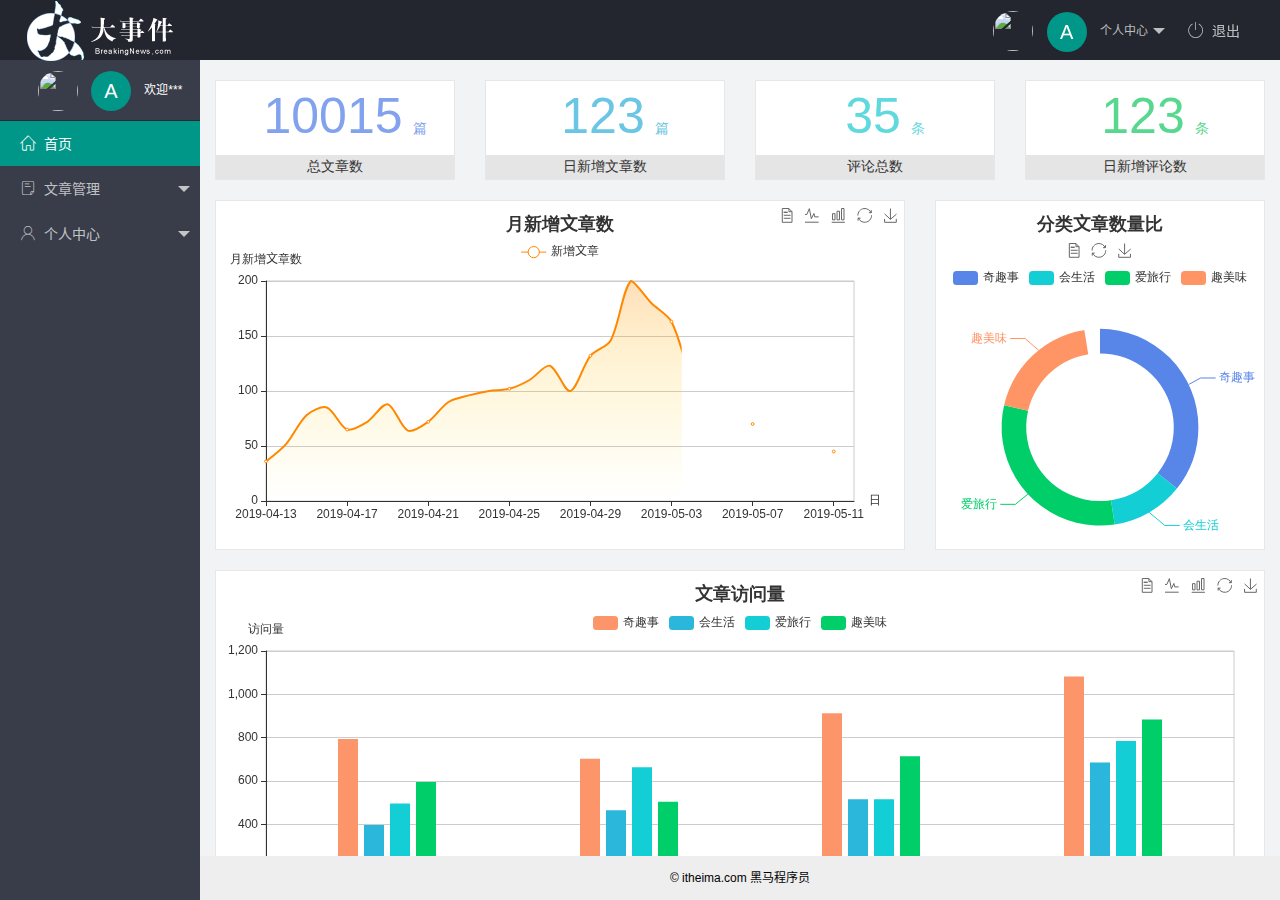
==== commit 7323e899: "第一天功能二次修改" ====
--- a/index.html
+++ b/index.html
@@ -43,21 +43,22 @@
                 </div>
                 <!-- 左侧导航区域（可配合layui已有的垂直导航） -->
                 <ul class="layui-nav layui-nav-tree" lay-filter="test" lay-shrink="all">
-                    <li class="layui-nav-item layui-this"><a href="./home/dashboard.html" target="fm"><span class="iconfont icon-home"></span>首页</a></li>
+                    <li class="layui-nav-item layui-this"><a href="./home/dashboard.html" target="fm"><span
+                                class="iconfont icon-home"></span>首页</a></li>
                     <li class="layui-nav-item">
                         <a class="" href="javascript:;"><span class="iconfont icon-16"></span>文章管理</a>
                         <dl class="layui-nav-child">
-                            <dd><a href="javascript:;"><i class="layui-icon layui-icon-app"></i>  文章类别</a></dd>
-                            <dd><a href="javascript:;"><i class="layui-icon layui-icon-tabs"></i>  文章列表</a></dd>
-                            <dd><a href="javascript:;"><i class="layui-icon layui-icon-export"></i>  发表文章</a></dd>
+                            <dd><a href="javascript:;"><i class="layui-icon layui-icon-app"></i> 文章类别</a></dd>
+                            <dd><a href="javascript:;"><i class="layui-icon layui-icon-tabs"></i> 文章列表</a></dd>
+                            <dd><a href="javascript:;"><i class="layui-icon layui-icon-export"></i> 发表文章</a></dd>
                         </dl>
                     </li>
                     <li class="layui-nav-item">
                         <a href="javascript:;"><span class="iconfont icon-user"></span>个人中心</a>
                         <dl class="layui-nav-child">
-                            <dd><a href="javascript:;"><i class="layui-icon layui-icon-template-1"></i>  基本资料</a></dd>
-                            <dd><a href="javascript:;"><i class="layui-icon layui-icon-friends"></i>  更换头像</a></dd>
-                            <dd><a href=""><i class="layui-icon layui-icon-survey"></i>  重置密码</a></dd>
+                            <dd><a href="javascript:;"><i class="layui-icon layui-icon-template-1"></i> 基本资料</a></dd>
+                            <dd><a href="javascript:;"><i class="layui-icon layui-icon-friends"></i> 更换头像</a></dd>
+                            <dd><a href=""><i class="layui-icon layui-icon-survey"></i> 重置密码</a></dd>
                         </dl>
                     </li>
 
@@ -67,9 +68,9 @@
 
         <div class="layui-body">
             <!-- 内容主体区域 -->
-            
+
             <iframe name="fm" src="./home/dashboard.html" frameborder="0"></iframe>
-           
+
         </div>
 
         <div class="layui-footer">
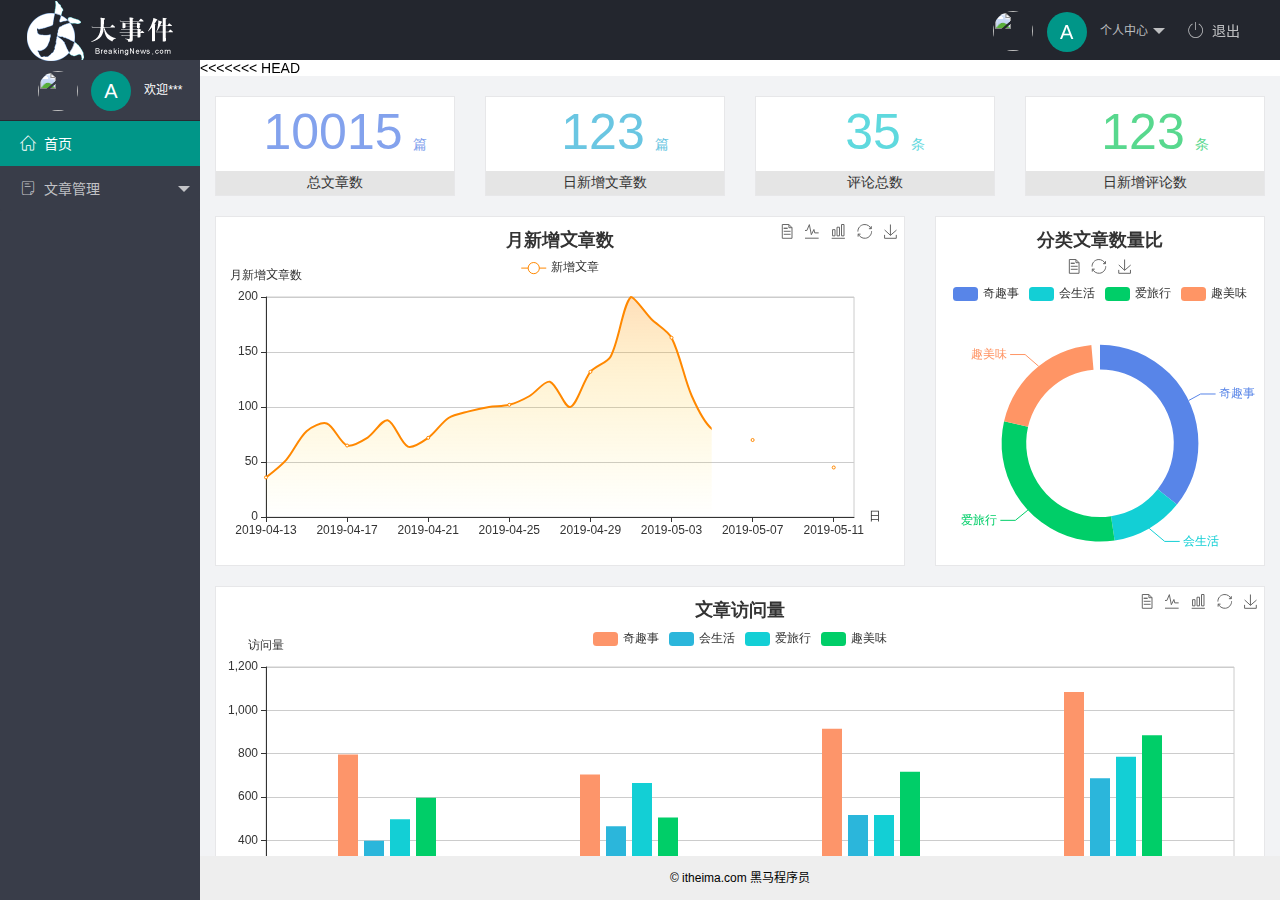
==== commit 06632a13: "index分支修改" ====
--- a/index.html
+++ b/index.html
@@ -43,6 +43,7 @@
                 </div>
                 <!-- 左侧导航区域（可配合layui已有的垂直导航） -->
                 <ul class="layui-nav layui-nav-tree" lay-filter="test" lay-shrink="all">
+<<<<<<< HEAD
                     <li class="layui-nav-item layui-this"><a href="./home/dashboard.html" target="fm"><span
                                 class="iconfont icon-home"></span>首页</a></li>
                     <li class="layui-nav-item">
@@ -51,14 +52,29 @@
                             <dd><a href="javascript:;"><i class="layui-icon layui-icon-app"></i> 文章类别</a></dd>
                             <dd><a href="javascript:;"><i class="layui-icon layui-icon-tabs"></i> 文章列表</a></dd>
                             <dd><a href="javascript:;"><i class="layui-icon layui-icon-export"></i> 发表文章</a></dd>
+=======
+                    <li class="layui-nav-item layui-this"><a href="./home/dashboard.html" target="fm"><span class="iconfont icon-home"></span>首页</a></li>
+                    <li class="layui-nav-item">
+                        <a class="" href="javascript:;"><span class="iconfont icon-16"></span>文章管理</a>
+                        <dl class="layui-nav-child">
+                            <dd><a href="javascript:;"><i class="layui-icon layui-icon-app"></i>  文章类别</a></dd>
+                            <dd><a href="javascript:;"><i class="layui-icon layui-icon-tabs"></i>  文章列表</a></dd>
+                            <dd><a href="javascript:;"><i class="layui-icon layui-icon-export"></i>  发表文章</a></dd>
+>>>>>>> index
                         </dl>
                     </li>
                     <li class="layui-nav-item">
                         <a href="javascript:;"><span class="iconfont icon-user"></span>个人中心</a>
                         <dl class="layui-nav-child">
+<<<<<<< HEAD
                             <dd><a href="javascript:;"><i class="layui-icon layui-icon-template-1"></i> 基本资料</a></dd>
                             <dd><a href="javascript:;"><i class="layui-icon layui-icon-friends"></i> 更换头像</a></dd>
                             <dd><a href=""><i class="layui-icon layui-icon-survey"></i> 重置密码</a></dd>
+=======
+                            <dd><a href="javascript:;"><i class="layui-icon layui-icon-template-1"></i>  基本资料</a></dd>
+                            <dd><a href="javascript:;"><i class="layui-icon layui-icon-friends"></i>  更换头像</a></dd>
+                            <dd><a href=""><i class="layui-icon layui-icon-survey"></i>  重置密码</a></dd>
+>>>>>>> index
                         </dl>
                     </li>
 
@@ -68,9 +84,15 @@
 
         <div class="layui-body">
             <!-- 内容主体区域 -->
+<<<<<<< HEAD
 
             <iframe name="fm" src="./home/dashboard.html" frameborder="0"></iframe>
 
+=======
+            
+            <iframe name="fm" src="./home/dashboard.html" frameborder="0"></iframe>
+           
+>>>>>>> index
         </div>
 
         <div class="layui-footer">
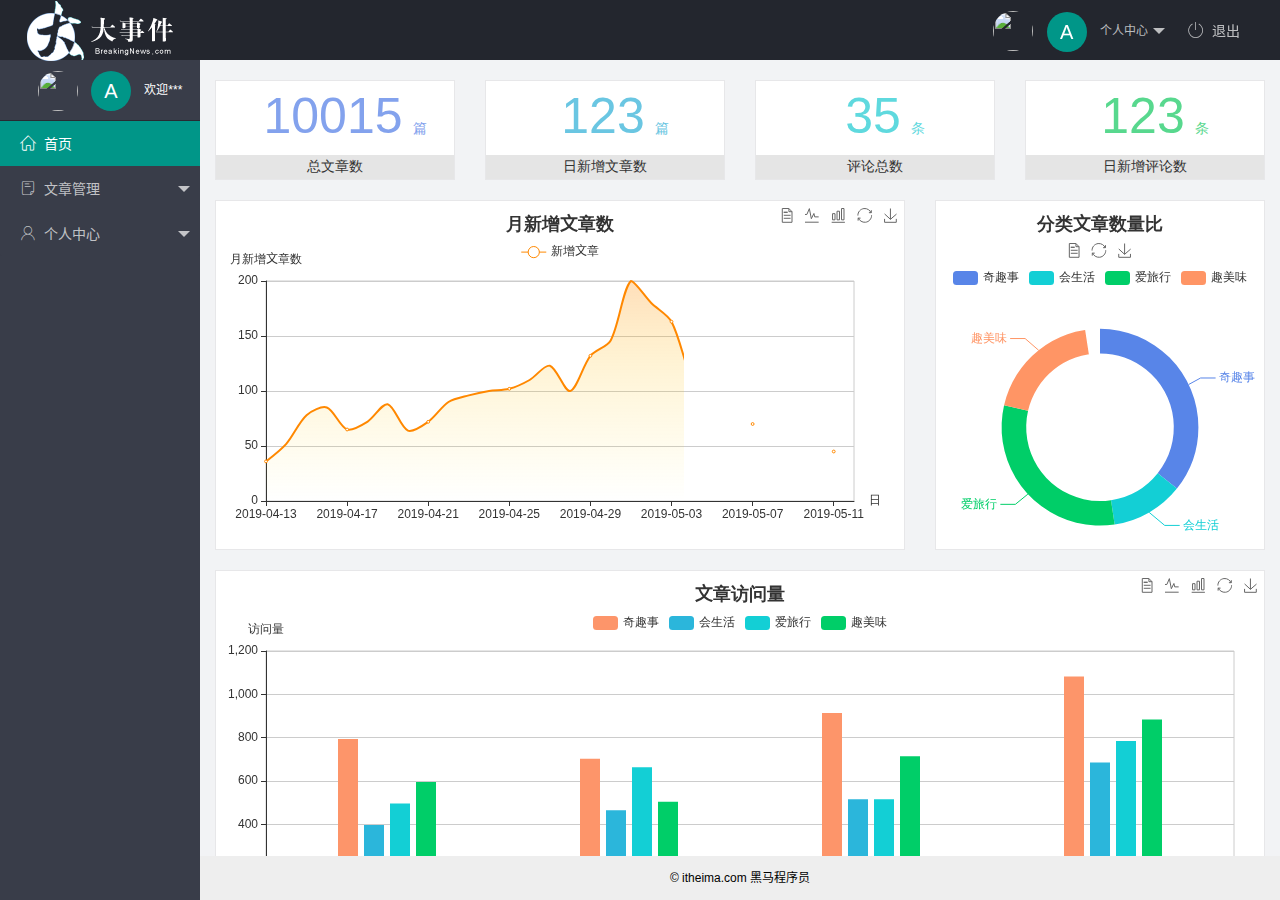
==== commit 74af8b6e: "解决冲突" ====
--- a/index.html
+++ b/index.html
@@ -43,7 +43,6 @@
                 </div>
                 <!-- 左侧导航区域（可配合layui已有的垂直导航） -->
                 <ul class="layui-nav layui-nav-tree" lay-filter="test" lay-shrink="all">
-<<<<<<< HEAD
                     <li class="layui-nav-item layui-this"><a href="./home/dashboard.html" target="fm"><span
                                 class="iconfont icon-home"></span>首页</a></li>
                     <li class="layui-nav-item">
@@ -52,29 +51,14 @@
                             <dd><a href="javascript:;"><i class="layui-icon layui-icon-app"></i> 文章类别</a></dd>
                             <dd><a href="javascript:;"><i class="layui-icon layui-icon-tabs"></i> 文章列表</a></dd>
                             <dd><a href="javascript:;"><i class="layui-icon layui-icon-export"></i> 发表文章</a></dd>
-=======
-                    <li class="layui-nav-item layui-this"><a href="./home/dashboard.html" target="fm"><span class="iconfont icon-home"></span>首页</a></li>
-                    <li class="layui-nav-item">
-                        <a class="" href="javascript:;"><span class="iconfont icon-16"></span>文章管理</a>
-                        <dl class="layui-nav-child">
-                            <dd><a href="javascript:;"><i class="layui-icon layui-icon-app"></i>  文章类别</a></dd>
-                            <dd><a href="javascript:;"><i class="layui-icon layui-icon-tabs"></i>  文章列表</a></dd>
-                            <dd><a href="javascript:;"><i class="layui-icon layui-icon-export"></i>  发表文章</a></dd>
->>>>>>> index
                         </dl>
                     </li>
                     <li class="layui-nav-item">
                         <a href="javascript:;"><span class="iconfont icon-user"></span>个人中心</a>
                         <dl class="layui-nav-child">
-<<<<<<< HEAD
                             <dd><a href="javascript:;"><i class="layui-icon layui-icon-template-1"></i> 基本资料</a></dd>
                             <dd><a href="javascript:;"><i class="layui-icon layui-icon-friends"></i> 更换头像</a></dd>
                             <dd><a href=""><i class="layui-icon layui-icon-survey"></i> 重置密码</a></dd>
-=======
-                            <dd><a href="javascript:;"><i class="layui-icon layui-icon-template-1"></i>  基本资料</a></dd>
-                            <dd><a href="javascript:;"><i class="layui-icon layui-icon-friends"></i>  更换头像</a></dd>
-                            <dd><a href=""><i class="layui-icon layui-icon-survey"></i>  重置密码</a></dd>
->>>>>>> index
                         </dl>
                     </li>
 
@@ -84,15 +68,9 @@
 
         <div class="layui-body">
             <!-- 内容主体区域 -->
-<<<<<<< HEAD
 
             <iframe name="fm" src="./home/dashboard.html" frameborder="0"></iframe>
 
-=======
-            
-            <iframe name="fm" src="./home/dashboard.html" frameborder="0"></iframe>
-           
->>>>>>> index
         </div>
 
         <div class="layui-footer">
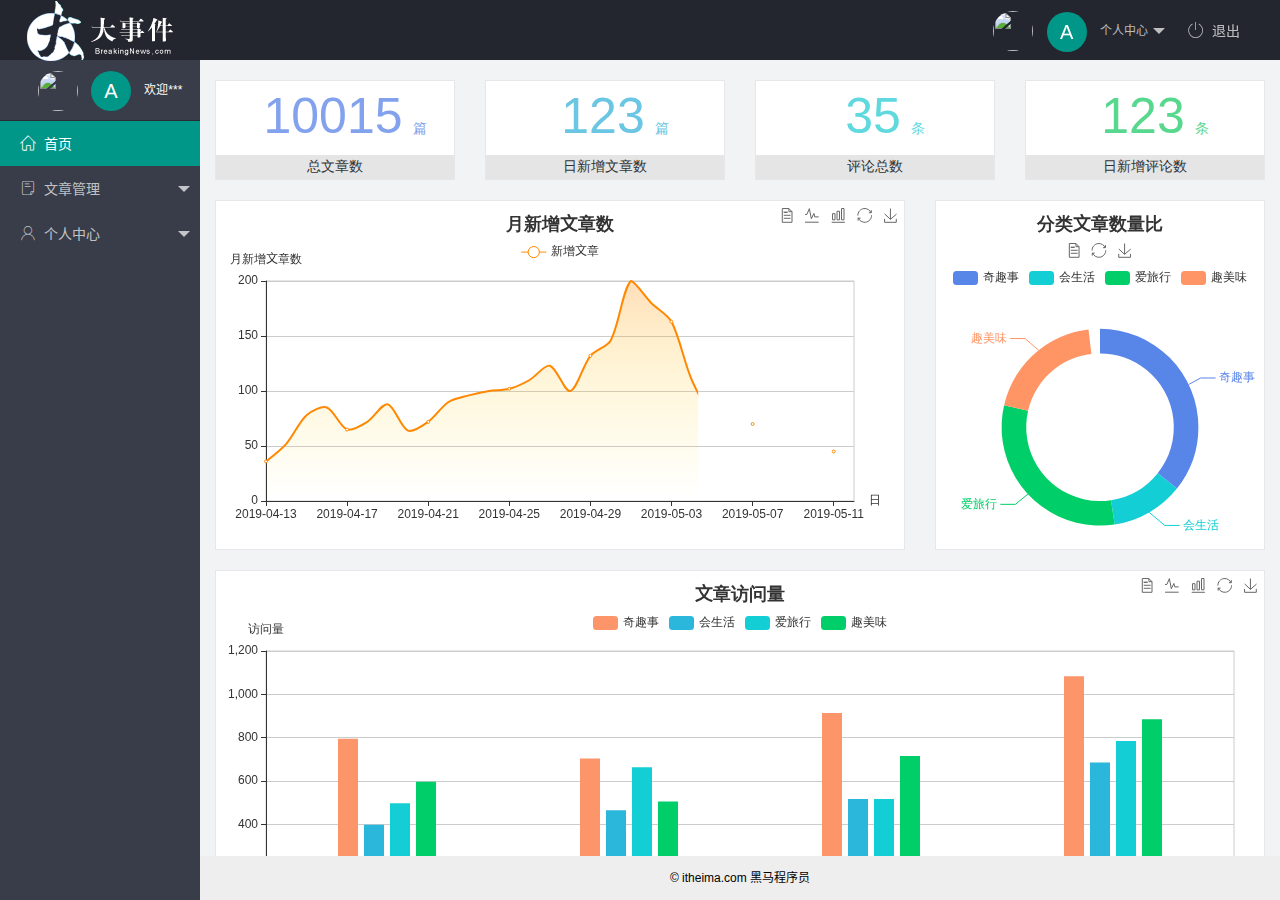
==== commit 99e0cee5: "index基础功能" ====
--- a/index.html
+++ b/index.html
@@ -30,7 +30,7 @@
                         <dd><a href="">重置密码</a></dd>
                     </dl>
                 </li>
-                <li class="layui-nav-item"><a href=""><span class="iconfont icon-tuichu"></span>退出</a></li>
+                <li class="layui-nav-item"><a href="#"><span class="iconfont icon-tuichu"></span>退出</a></li>
             </ul>
         </div>
 
@@ -80,5 +80,8 @@
     </div>
 </body>
 <script src="./assets/lib/layui/layui.all.js"></script>
+<script src="/assets/lib/jquery.js"></script>
+<script src="/assets/js/baseAPI.js"></script>
+<script src="./assets/js/index.js"></script>
 
 </html>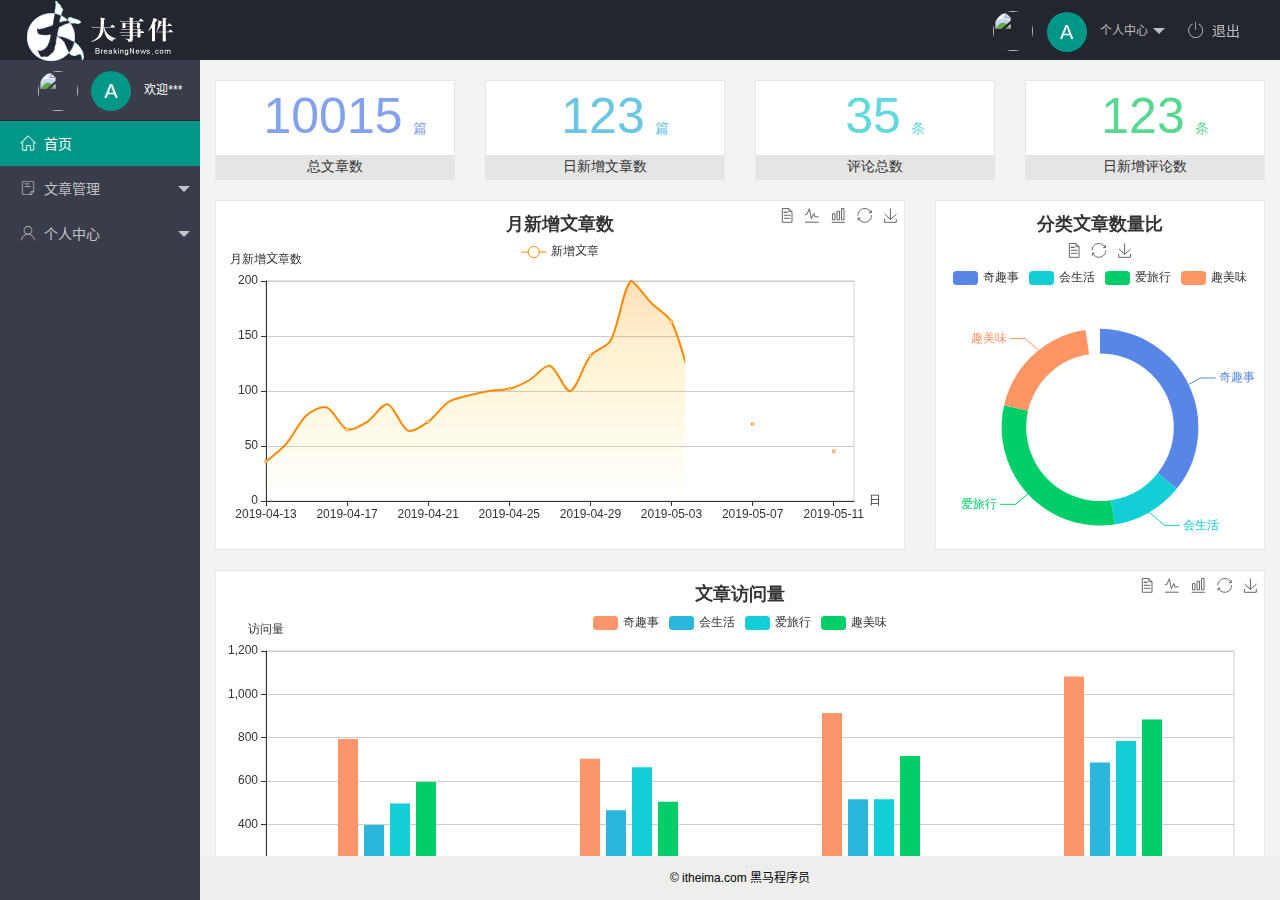
==== commit 758d2782: "xin" ====
--- a/index.html
+++ b/index.html
@@ -30,7 +30,7 @@
                         <dd><a href="">重置密码</a></dd>
                     </dl>
                 </li>
-                <li class="layui-nav-item"><a href="#"><span class="iconfont icon-tuichu"></span>退出</a></li>
+                <li class="layui-nav-item" id="tuichu"><a href="#"><span class="iconfont icon-tuichu"></span>退出</a></li>
             </ul>
         </div>
 
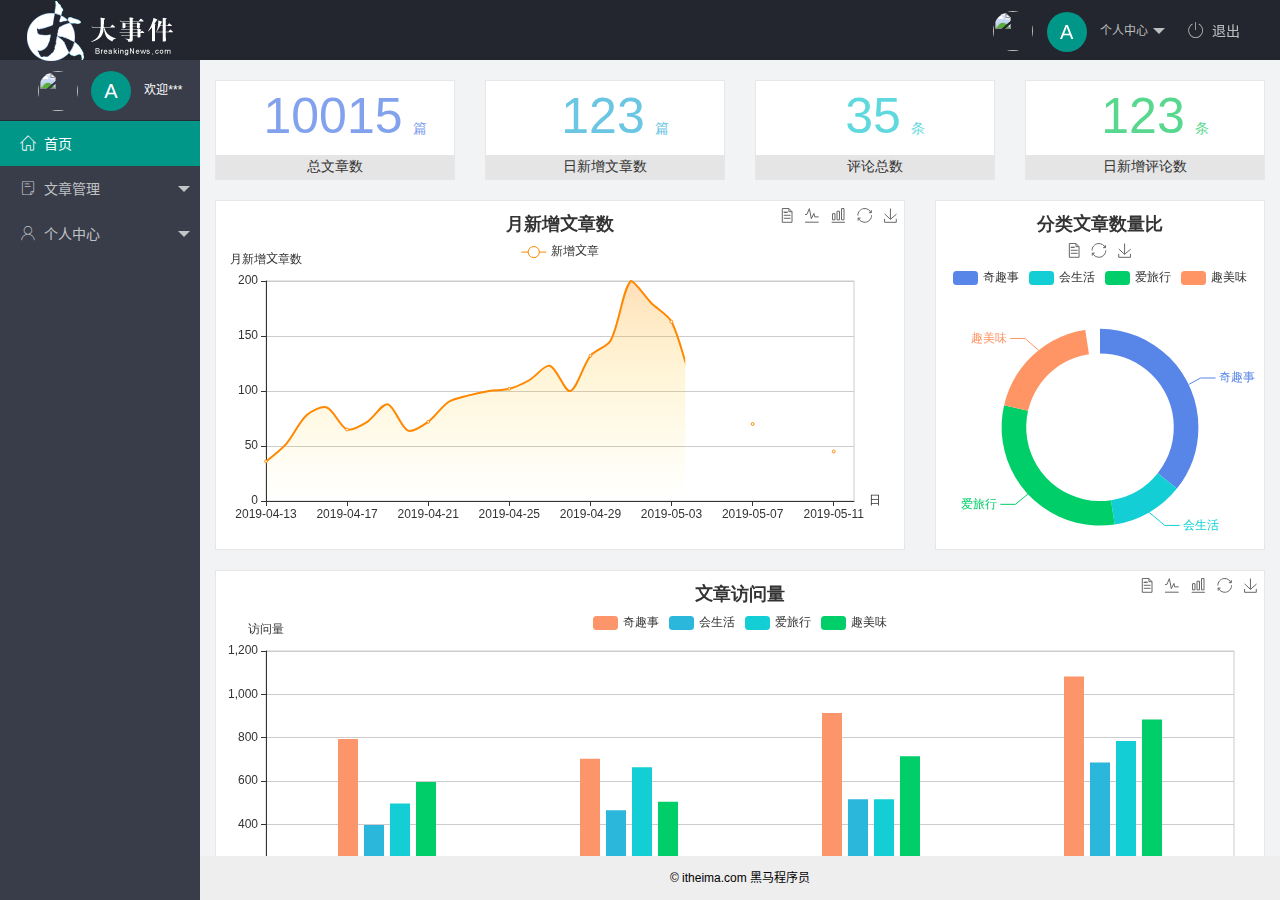
==== commit 8abd4ac0: "个人信息" ====
--- a/index.html
+++ b/index.html
@@ -56,9 +56,9 @@
                     <li class="layui-nav-item">
                         <a href="javascript:;"><span class="iconfont icon-user"></span>个人中心</a>
                         <dl class="layui-nav-child">
-                            <dd><a href="javascript:;"><i class="layui-icon layui-icon-template-1"></i> 基本资料</a></dd>
-                            <dd><a href="javascript:;"><i class="layui-icon layui-icon-friends"></i> 更换头像</a></dd>
-                            <dd><a href=""><i class="layui-icon layui-icon-survey"></i> 重置密码</a></dd>
+                            <dd><a href="/user/user_info.html" target="fm"><i class="layui-icon layui-icon-template-1"></i> 基本资料</a></dd>
+                            <dd><a href="/user/user_tx.html" target="fm"><i class="layui-icon layui-icon-friends"></i> 更换头像</a></dd>
+                            <dd><a href="/user/user_pwd.html" target="fm"><i class="layui-icon layui-icon-survey"></i> 重置密码</a></dd>
                         </dl>
                     </li>
 
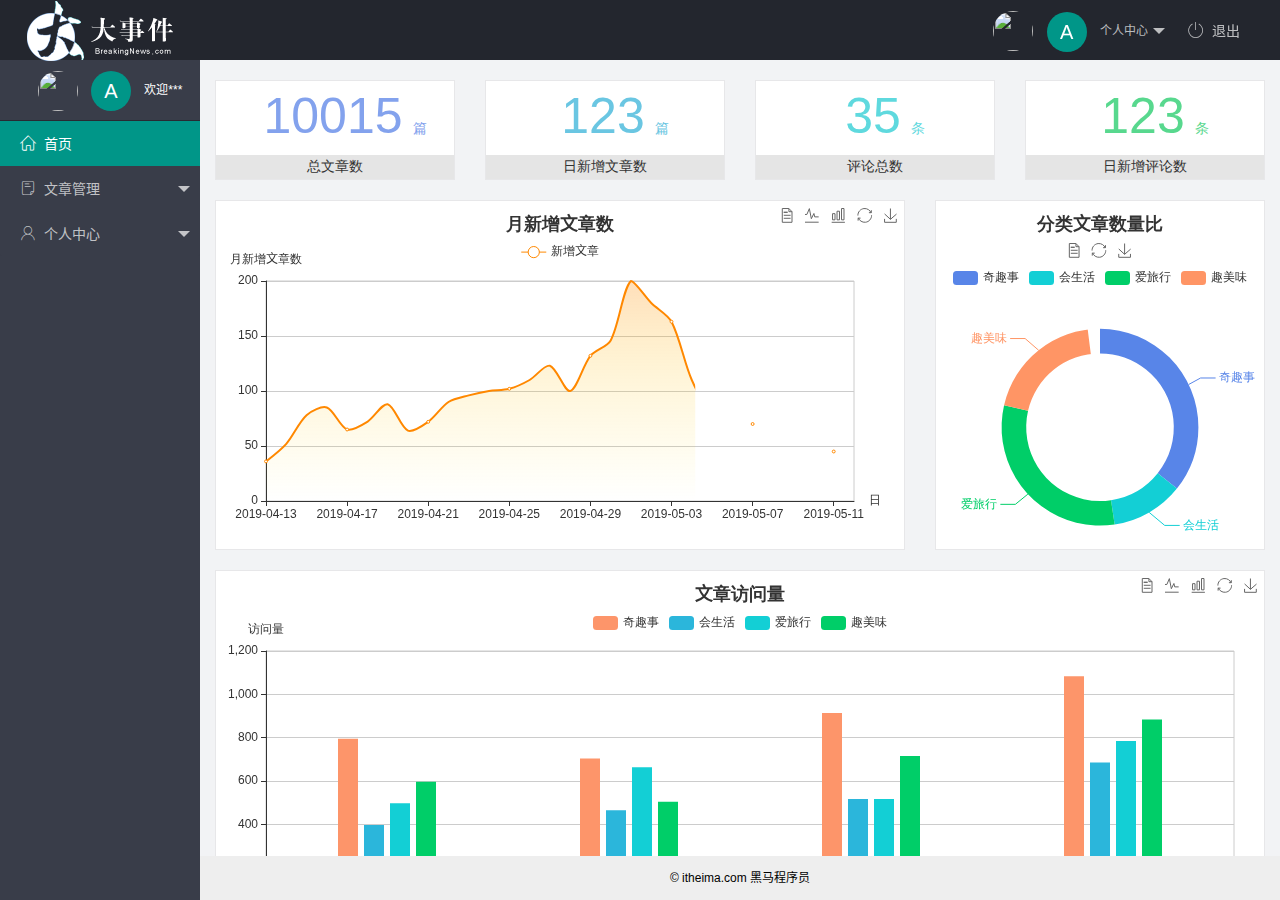
==== commit 6323ecfe: "wancheng" ====
--- a/index.html
+++ b/index.html
@@ -48,9 +48,9 @@
                     <li class="layui-nav-item">
                         <a class="" href="javascript:;"><span class="iconfont icon-16"></span>文章管理</a>
                         <dl class="layui-nav-child">
-                            <dd><a href="javascript:;"><i class="layui-icon layui-icon-app"></i> 文章类别</a></dd>
-                            <dd><a href="javascript:;"><i class="layui-icon layui-icon-tabs"></i> 文章列表</a></dd>
-                            <dd><a href="javascript:;"><i class="layui-icon layui-icon-export"></i> 发表文章</a></dd>
+                            <dd><a href="/article/art_cate.html" target="fm"><i class="layui-icon layui-icon-app"></i> 文章类别</a></dd>
+                            <dd><a href="/article/art_list.html" target="fm"><i class="layui-icon layui-icon-tabs"></i> 文章列表</a></dd>
+                            <dd><a href="/article/art_pub.html" target="fm"><i class="layui-icon layui-icon-export"></i> 发表文章</a></dd>
                         </dl>
                     </li>
                     <li class="layui-nav-item">
